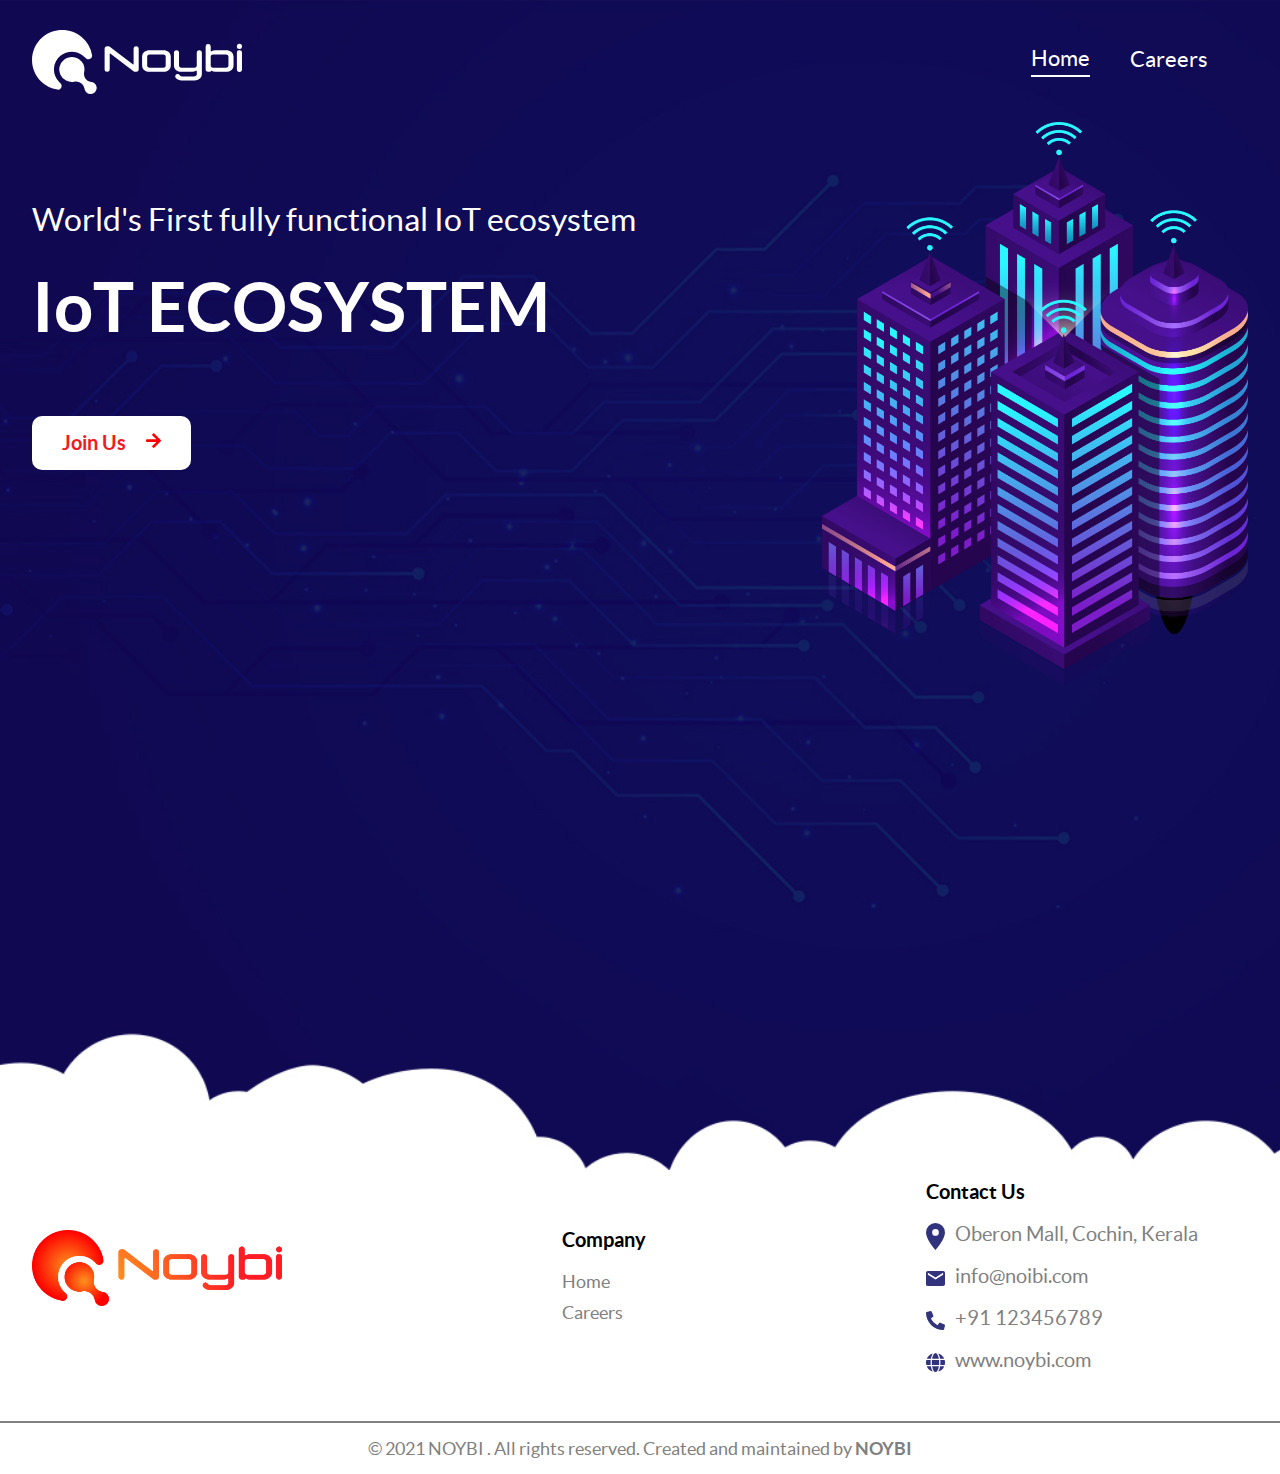
==== index.html @ b2d2ad4a "firstly" ====
<!DOCTYPE html>
<html lang="en">

<head>
	<meta charset="utf-8" />
	<title>Noybi | Home</title>
	<link rel="icon" href="" type="image/gif" sizes="16x16">
	<link rel="stylesheet" href="css/style.css" type="text/css" />
	<link rel="stylesheet" href="css/slick.css" type="text/css" />
	<link rel="stylesheet" href="css/lity.min.css" type="text/css" />
	<link rel="stylesheet" href="css/material-design-iconic-font.css" type="text/css" />
	<meta name="viewport" content="width=device-width" initial-scale="1.0" />
	<meta name="description" content="" />
	<meta name="keywords" content="" />
	<meta property="og:image" content="images/og.png" />
	<script src="js/jquery.min.js" type="text/javascript"></script>
	<script src="js/slick.min.js" type="text/javascript"></script>
	<script src="js/slick.js" type="text/javascript"></script>
	<script src="js/lity.min.js"></script>
	<script src="js/script.js" type="text/javascript"></script>
	<link rel="apple-touch-icon" sizes="180x180" href="./favicon_io">
	<link rel="icon" type="image/png" sizes="32x32" href="./favicon_io/favicon-32x32.png">
	<link rel="icon" type="image/png" sizes="16x16" href="./favicon_io/favicon-16x16.png">
	<link rel="manifest" href="./favicon_io/site.webmanifest">
	<link rel="manifest" href="./favicon_iofonts/favicon//manifest.json" />
	<meta name="msapplication-TileColor" content="#ffffff" />
	<meta name="msapplication-TileImage" content="/ms-icon-144x144.png" />
	<meta name="theme-color" content="#ffffff" />
</head>

<body>
	<section id="spotlight">
		<section class="header">
			<div class="wrapper">
				<div class="content">
					<div class="left">
						<h1><a href="#"><img src="images/noibi-headlogo.svg" alt="Logo" /></a></h1>
						
					</div>
					<span class="menu-icon">
						<small class="zmdi zmdi-menu"></small>
					</span>
					<span class="close">
						<small class="zmdi zmdi-close"></small>
					</span>
					<div class="right main-nav">
						<ul class="">
							<li>
								<a href="index.html">Home</a>
							</li>
							<li>
								<a href="careers.html">Careers</a>
							</li>
							
						</ul>

					</div>
					<div class="main-menu">
						<ul>
							<li>
								<a href="index.html">Home</a>
							</li>
							<li>
								<a href="careers.html">Careers</a>
							</li>
							
						</ul>
					</div>
				</div>
			</div>
		</section>
		<section class="homespot">
			<div class="wrapper">
				<div class="left">
					<h2>World's First fully functional IoT ecosystem</h2>
					<h1>IoT ECOSYSTEM</h1>
					<a href="careers.html">
						<div class="button">
							<span>Join Us</span>
							<div class="arrow">
								<svg aria-hidden="true" focusable="false" data-prefix="fas" data-icon="arrow-right"
									class="svg-inline--fa fa-arrow-right fa-w-14" role="img"
									xmlns="http://www.w3.org/2000/svg" viewBox="0 0 448 512">
									<path fill="currentColor"
										d="M190.5 66.9l22.2-22.2c9.4-9.4 24.6-9.4 33.9 0L441 239c9.4 9.4 9.4 24.6 0 33.9L246.6 467.3c-9.4 9.4-24.6 9.4-33.9 0l-22.2-22.2c-9.5-9.5-9.3-25 .4-34.3L311.4 296H24c-13.3 0-24-10.7-24-24v-32c0-13.3 10.7-24 24-24h287.4L190.9 101.2c-9.8-9.3-10-24.8-.4-34.3z">
									</path>
								</svg>
							</div>
						</div>
					</a>
				</div>
				<div class="right">
					<img src="./images/landing-right.png" alt="Image" />
				</div>
			</div>
		</section>
	</section><!-- (spotlight) -->
	
	<section id="footer">
		<div class="wrapper">
			<div class="content">
				<div class="social">
					<div class="footlogo">
						<img src="images/noibi-red.png" alt="logo" />
					</div>
				</div>
				<div class="company">
					<h4>Company</h4>
					<ul>
						<li>
							<h5> <a href="index.html">Home</a> </h5>
						</li>
						<li>
							<h5> <a href="careers.html">Careers</a> </h5>
						</li>
						
					</ul>
				</div>
				
				<div class="contact">
					<h4>Contact Us</h4>
					<ul>
						<li>
							<img src="images/location.svg" alt="location" />
							<a href="#">
								<h5>Oberon Mall, Cochin, Kerala </h5>
							</a>
						</li>
						<li>
							<img src="images/mail.svg" alt="mail" />
							<a href="mailto:exapmle@mail.com">
								<h5>info@noibi.com</h5>
							</a>
						</li>
						<li>
							<img src="images/phone.svg" alt="phone" />
							<a href="tel:123456789">
								<h5>+91 123456789</h5>
							</a>
						</li>
						<li>
							<img src="images/web.svg" alt="web" />
							<a href="#">
								<h5>www.noybi.com</h5>
							</a>
						</li>
					</ul>
				</div>
			</div>
		</div>
		<div class="credit">
			<h4>© 2021 NOYBI . All rights reserved. Created and maintained by <span> <a target="blank"
						href="https://www.noibi.com/worktech">NOYBI</a></span></h4>
		</div>
	</section><!-- (footer) -->
	
</body>

</html>
---- css/style.css ----
* {
    margin: 0;
    padding: 0;
    border: 0;
    vertical-align: baseline;
    background: transparent;
    font-weight: normal;
    font-style: normal;
    text-decoration: none;
    outline: none;
    box-sizing: border-box;
}

ol,
ul {
    list-style: none;
}
blockquote {
    quotes: none;
}
blockquote:before,
blockquote:after {
    content: "";
    content: none;
}
del {
    text-decoration: line-through;
}
header,
section,
article,
aside,
nav,
footer,
address {
    display: block;
}
@font-face {
    font-family: 'product_sansregular';
    src: url('../fonts/product_sans_regular-webfont.woff2') format('woff2'),
        url('../fonts/product_sans_regular-webfont.woff') format('woff');
    font-weight: normal;
    font-style: normal;
}
@font-face {
    font-family: "latobold";
    src: url("../fonts/lato-bold-webfont.woff2") format("woff2"),
        url("../fonts/lato-bold-webfont.woff") format("woff");
    font-weight: normal;
    font-style: normal;
}
@font-face {
    font-family: "latoregular";
    src: url("../fonts/lato-regular-webfont.woff2") format("woff2"),
        url("../fonts/lato-regular-webfont.woff") format("woff");
    font-weight: normal;
    font-style: normal;
}

body {
    font-family: "open_sansregular", Arial, Helvetica, sans-serif;
    font-size: 17px;
    color: #333;
    overflow-x: hidden;
    min-width: 320px;
}
input,
textarea,
select {
    font-family: "open_sansregular", Arial, Helvetica, sans-serif;
}
p {
    line-height: 1.6em;
}
br.clear {
    clear: both;
}
.left {
    float: left;
}
.right {
    float: right;
}
.thumb {
    display: block;
}
.thumb img {
    display: block;
    width: 100%;
}
a:hover,
[type="submit"]:hover {
    filter: alpha(opacity=85);
    -moz-opacity: 0.85;
    -khtml-opacity: 0.85;
    opacity: 0.85;
}
.dropbtn {
    color: black;
    font-size: 22px;
    font-family: "latobold";
    border-bottom: 2px solid grey;
    cursor: pointer;
}
/* Dropdown button on hover & focus */
.dropbtn:hover,
.dropbtn:focus {
    background-color: #2980b9;
}
/* The container <div> - needed to position the dropdown content */
.dropdown {
    position: relative;
    display: inline-block;
}
/* Dropdown Content (Hidden by Default) */
.dropdown-content {
    display: none;
    position: absolute;
    background-color: #f1f1f1;
    min-width: 160px;
    box-shadow: 0px 8px 16px 0px rgba(0, 0, 0, 0.2);
    z-index: 1;
}
/* Links inside the dropdown */
.dropdown-content a {
    color: black;
    padding: 12px 16px;
    text-decoration: none;
    display: block;
}
/* Change color of dropdown links on hover */
.dropdown-content a:hover {
    background-color: #ddd;
}
/* Show the dropdown menu (use JS to add this class to the .dropdown-content container when the user clicks on the dropdown button) */
.show {
    display: block;
}
.wrapper {
    width: 95%;
    margin: 0 auto;
    max-width: 1400px;
}
#spotlight {
    width: 100%;
    background-repeat: no-repeat;
    background-image: url('../images/hero-1.jpg');
    background-size: cover;
    height: 130vh;
}
section.header {
    padding-top: 20px;
}
section.header div.content {
    display: flex;
    justify-content: space-between;
    align-items: center;
}
section.header div.content div.left {
    display: flex;
    align-items: center;
}
section.header div.content div.left h1 a h2 {
    color: white;
    margin-left: 20px;
    font-size: 53px;
    font-family: "latoregular";
}
section.header div.content div.left h1 a {
    display: inline-block;
    width: 70%;
    margin-top: 10px;
    color: red;
}
section.header div.content div.left h1 a img {
    width: 100%;
}
.main-menu ul li{

}
section.header div.content div.right {}
section.header div.content div.right {
    display: flex;
    align-items: center;
    justify-content: space-between;
}
section.header div.nav{
    display: none;
}
section.header div.nav ul{
    display: flex;
    align-items: center;
}
section.header div.nav ul li{
    margin-right: 40px;
}
section.header div.nav ul li a{
    text-align: center;
    display: inline-block;
    color: white;
    font-size: 22px;
    font-family: "latoregular";
    padding-bottom: 5px;
}
section.header div.nav ul li a div.cart{
    width: 26px;
    height: 23px;
}
section.header div.nav ul li a div.cart img{
    width: 100%;
}
section.header div.nav ul li:nth-child(2) a{
    padding: 10px 30px;
    font-size: 19px;
    font-family: "latobold";
    background-color: white;
    color: #13233D;
    border-radius: 3px;
}
section.header div.nav ul li:nth-child(2) a:hover{
    background-color: red;
    color: white;
    transition-duration: 0.8s;
}
section.header div.nav ul li:nth-child(1) a span svg:hover{
    color: red;
    transition-duration: 0.8s;
}
section.header div.content div.right ul {
    display: flex;
    justify-content: space-between;
    align-items: center;
}
section.header div.content div.right ul li {
    margin-right: 40px;
}
section.header div.content div.right ul li:nth-child(1) {
    border-bottom: 2px solid white;
}
section.header div.content div.right ul li:nth-child(1) a {
    padding-bottom: 5px;
}
section.header div.content div.right ul li a {
    text-align: center;
    display: inline-block;
    color: white;
    font-size: 22px;
    font-family: "latoregular";
    padding-bottom: 5px;
}
section.header div.content div.right ul li:nth-child(8) a {
    padding: 10px 30px;
    font-size: 19px;
    font-family: "latobold";
    background-color: white;
    color: #13233D;
    border-radius: 3px;
    transition: 0.6s;
}
section.header div.content div.right ul li:nth-child(8) a:hover {
    background-color: red;
    color: white;
}
section.header div.content div.right ul li a span {}

section.header div.content div.right ul li a span svg {
    color: white;
    width: 26px;
    height: 23px;
}
section.header div.content div.right ul li:hover {
    border-bottom: 2px solid white;
    font-family: "latobold";

}
section.header div.content div.right ul li:hover:nth-child(7) {
    border-bottom: none;
}
section.header div.content div.right ul li:hover:nth-child(8) {
    border-bottom: none;
}
section.header div.content div.right ul li:hover a span svg {
    color: red;
    transition-duration: 0.8s;
}

#footer {
    padding-top: 0px;
}
#footer div.content {
    display: flex;
    flex-wrap: wrap;
    justify-content: space-between;
    align-items: center;
    margin-bottom: 30px;
}
#footer div.content div.social {
    display: inline-block;
}
#footer div.social div.footlogo{
    width:250px;
    margin-bottom: 20px;
}
#footer div.social div.footlogo img{
    width:100%;
}
#footer div.content div.social div.media {}
#footer div.content div.social div.media ul {
    display: flex;
    justify-content: center;
}
#footer div.content div.social div.media ul li {
    margin-right: 10px;
}
#footer div.content div.social div.media ul li:nth-child(4) {
    margin-right: 0;
}
#footer div.content div.social div.media ul li div.image {
    width: 29px;
    height: 29px;
    box-shadow: 0px 11px 19px #0000005e;
    color: black;
}
#footer div.content div.social div.media ul li div.image:hover {
    box-shadow: 0px 11px 19px #0000005e;
    color: red;
    transition-duration: 0.8s;
}
#footer div.content div.company,
div.links {}
#footer div.content div.company h4,
div.links h4 {
    color: black;
    font-family: "latobold";
    font-size: 20px;
    margin-bottom: 20px;
}
#footer div.content div.company,
div.links ul {}
#footer div.content div.company,
div.links ul li {}
#footer div.content div.company ul li h5,
div.links ul li h5 {
    margin-bottom: 10px;
}
#footer div.content div.company ul li h5 a,
div.links ul li h5 a {
    color: grey;
    font-family: "latoregular";
    font-size: 18px;
}
#footer div.content div.contact {
    margin-right: 50px;
}
#footer div.content div.contact h4 {
    color: black;
    font-family: "latobold";
    font-size: 20px;
    margin-top: 10px;
    margin-bottom: 20px;
}
#footer div.content div.contact ul {}
#footer div.content div.contact ul li {
    display: flex;
    margin-bottom: 10px;
}
#footer div.content div.contact ul li img {
    display: inline-block;
    margin-right: 10px;
    width: 19px;
    height: 27px;
}
#footer div.content div.contact ul li a h5 {
    color: grey;
    font-family: "latoregular";
    font-size: 20px;
    margin-bottom: 10px;
}
#footer div.credit {
    border-top: 2px solid grey;
}
#footer div.credit h4 {
    margin: 15px;
    text-align: center;
    color: grey;
    font-family: "latoregular";
    font-size: 18px;
}
#footer div.credit h4 span a {
    color: grey;
    font-family: "latobold";
    font-size: 18px;
}

#all-prods {
    position: relative;
    padding-bottom: 80px;
}
#all-prods div.prod-back {
    width: 75%;
    height: 85%;
    background-color: #eef9ff;
    position: absolute;
    z-index: -1;
    right: 0;
    top: 150px;
    display: none;
}
#all-prods div.prod-head {
    display: flex;
    align-items: flex-end;
}
#all-prods div.prod-head div.left {}
#all-prods div.prod-head div.left h4 {
    margin-bottom: 10px;
    text-align: left;
    font-family: "latoregular";
    color: grey;
    font-size: 26px;
}
#all-prods div.prod-head div.left h2 {
    text-align: left;
    font-family: "latobold";
    color: black;
    font-size: 50px;
}
#all-prods div.prod-head div.select {
    width: 450px;
    margin-left: 250px;
}
#all-prods div.prod-head div.select select {
    width: 100%;
    height: 50px;
    font-size: 100%;
    font-family: "latoregular";
    cursor: pointer;
    border-radius: 25px;
    background-color: white;
    border: none;
    color: grey;
    padding: 10px;
    appearance: none;
    -webkit-appearance: none;
    -moz-appearance: none;
    padding: 10px;
}
#all-prods div.all-prodsboxes {
    padding: 20px;
    width: 100%;
    position: relative;
}
#all-prods div.all-prodsboxes div.dot {
    position: absolute;
    right: 0px;
    top: 0;
    z-index: 1;
}
#all-prods div.dot img {
    width: 100%;
}
#all-prods div.contents {
    margin-top: 20px;
    display: flex;
    flex-wrap: wrap;
    width: 100%;
}
#all-prods div.contents div.contents1 {
    width: 45%;
    position: relative;
    background: #ffffff;
    margin-right: 30px;
    margin-top: 10px;
    padding: 50px 30px;
    box-shadow: 0px 0px 15px #0000000f;
    margin-bottom: 50px;
    z-index: 5;
    display: none;
}

#all-prods div.contents div.contents1:nth-child(2) {
    margin-right: 0;
}
#all-prods div.contents div.contents1 img {
    text-align: left;
    display: block;
    width: 81px;
    height: 81px;
}
#all-prods div.contents div.contents1 h3 {
    text-align: left;
    font-family: "latobold";
    font-size: 22px;
    margin: 25px 0 15px;
}
#all-prods div.contents div.contents1 p {
    text-align: left;
    font-family: "latoregular";
    font-size: 22px;
}
#all-prods div.contents div.contents1 div.bg-img {
    position: absolute;
    right: 0;
    bottom: 0;
    z-index: -50;
    opacity: 0.1;
}
#all-prods div.contents div.contents1 div.bg-img img {
    width: 204px;
    height: 218px;
}

/* products page */
#product-spot {
    width: 100%;
    background-image: url("../images/about-spotlight.png");
    background-position: center;
    background-repeat: no-repeat;
    background-size: cover;
    height: 70vh;
    margin-bottom: 0px;
}
#product-spot section.header div.right ul li:nth-child(2) {
    border-bottom: 2px solid white;
}
#product-spot section.header div.right ul li:nth-child(3) a {
    padding-bottom: 5px;
}
#product-spot section.header div.content div.right ul li:nth-child(1) {
    border-bottom: none;
}
#product-spot section.header div.content div.right ul li:nth-child(1):hover {
    border-bottom: 2px solid white;
}

section.header div.content .main-menu {
    display: none;
}
section.header div.content .main-menu ul li{
    border-bottom: 1px solid #13233d;
    width: 95%;
}
.zmdi-close{
    color: #13233d;
}
.zmdi-menu{
    color: #fff;
}
section.header div.content .main-menu ul li a {
    color:#13233d;
    font-weight: 600;
}
section.header div.content .main-menu ul li:hover {
    background: #777777a8;
}
section.header div.content span.menu-icon {
    display: none;
}
section.header div.content span.close {
    display: none;
}
.phone-menu {
    display: none;
}

#spotlight section.homespot { 

}
#spotlight section.homespot { 
    display: flex;
    margin-top: 20px;
}
#spotlight section.homespot div.left { 
    width: 50%;
    padding-top: 50px;
}
#spotlight section.homespot div.left h1 { 
    text-align: left;
    font-family: "latobold";
    color: white;
    font-size: 69px;
}
#spotlight section.homespot div.left h2 { 
    text-align: left;
    font-family: "latoregular";
    color: white;
    font-size: 32px;
    margin: 30px 0;
}
#spotlight section.homespot div.left a {
    display: inline-block;
    margin: 70px 0;
    padding: 15px 30px;
    border-radius: 10px;
    background: white;
}
#spotlight section.homespot div.left a:hover {
    display: inline-block;
    margin: 70px 0;
    padding: 15px 30px;
    background-color: red;
    box-shadow: 0px 3px 48px #00000017;
    transition-duration: 0.8s;
}
#spotlight section.homespot div.left a:hover div.button span {
    color: white;
}
#spotlight section.homespot div.left a div.button {
    display: flex;
    justify-content: space-between;
}
#spotlight section.homespot div.left a div.button span {
    color: #ef1b23;
    font-size: 20px;
    font-family: "latobold";
    margin-right: 20px;
}
#spotlight section.homespot div.left a div.button div.arrow {
    width: 15px;
    display: block;
    color: red;
}
#spotlight section.homespot div.left a div.button div.arrow svg {
    margin-top: 1px;
}
#spotlight section.homespot div.left a:hover div.button div.arrow {
    color: white;
    transition-duration: 0.8s;
}
#spotlight section.homespot div.right{
    width: 35%;
}
#spotlight section.homespot div.right img{
    width: 100%;
    display: block;
    margin-right: -70px;
}
#spotlightcontent { 
    padding-top: 50px;
}
#spotlightcontent div.title { 

}
#spotlightcontent div.title div.left { 
    width: 65%;
    margin-right: 10%;
}
#spotlightcontent div.title div.left h4 { 
    color: white;
    font-family: "latobold";
    font-size: 30px;
    text-decoration: underline;
}
#spotlightcontent div.title div.left h2 { 
    color: white;
    font-family: "latobold";
    font-size: 50px;
    margin: 30px 0;
}
#spotlightcontent div.title div.left p { 
    color: white;
    font-family: "latoregular";
    font-size: 24px;
}
#spotlightcontent div.title div.right { 
    width: 25%;
}
#spotlightcontent div.title div.right img { 
    display: block;
    margin-top: 50px;
    width: 100%;
}
#all-prods div.contents div.contents1 a {
    display: inline-block;
    margin: 70px 0;
    padding: 15px 30px;
    border-radius: 10px;
    background: #fc3e3e;
    border: 2px solid #ffffff;
    transition-duration: 0.8s;
}
#all-prods div.contents div.contents1 a:hover {
    display: inline-block;
    margin: 70px 0;
    padding: 15px 30px;
    border-radius: 10px;
    border: 2px solid #fc3e3e;
    background: #ffffff;
    transition-duration: 0.8s;
}
#all-prods div.contents div.contents1 a:hover div.button span {
    color: red;
    transition-duration: 0.8s;
}
#all-prods div.contents div.contents1 a div.button {
    display: flex;
    justify-content: space-between;
    align-items: center;
}
#all-prods div.contents div.contents1 a div.button span {
    color: #ffffff;
    font-size: 20px;
    font-family: "latobold";
    margin-right: 20px;
    transition-duration: 0.8s;
}
#all-prods div.contents div.contents1 a div.button div.arrow {
    width: 25px;
    display: block;
    color: #ffffff;
    transition-duration: 0.8s;
}
#all-prods div.contents div.contents1 a div.button div.arrow svg {
    margin-top: 1px;
}
#all-prods div.contents div.contents1 a:hover div.button div.arrow {
    color: red;
    transition-duration: 0.8s;
}

/* Responsive section of index page */
@media all and (max-width: 1440px){
    #spotlight section.homespot div.right {
        width: 35%;
    }
    #all-prods div.all-prodsboxes div.dot {
        position: absolute;
        right: 0px;
        top: 0;
        z-index: 1;
        width: 80%;
    }
    #spotlightcontent div.title div.right {
        width: 30%;
    }
}
@media all and (max-width: 960px){
    #all-prods div.contents div.contents1 {
        width: 45%;
        
    }
    #all-prods div.contents div.contents1:nth-child(3) {
        margin-right: 30px; 
    }
}
@media all and (max-width: 760px){
    #all-prods div.contents div.contents1 {
        width: 70%;
        
    }
    #footer div.content {
        display: flex;
        justify-content: space-between;
        align-items: center;
        margin-bottom: 0px;
    }
    #footer div.content div.social {
        display: inline-block;
        margin-right: 10%;
        width: 25%;
    }
    #footer div.content div.company {
        display: inline-block;
        width: 25%;
    }
    #footer div.content div.contact {
        display: inline-block;
        width: 25%;
    }
    #footer div.social div.footlogo {
        width: 100%;
        margin-bottom: 20px;
    }
}
@media all and (max-width: 640px){

}
@media all and (max-width: 540px){
    #all-prods div.contents div.contents1 {
        width: 100%;
    }
    #all-prods div.prod-head div.left h2 {
        text-align: left;
        font-family: "latobold";
        color: black;
        font-size: 34px;
    }
    #all-prods {
        position: relative;
        padding-top: 11px;
        padding-bottom: 80px;
    }
    #spotlightcontent div.title div.left h2 {
        color: white;
        font-family: "latobold";
        font-size: 34px;
        margin: 30px 0;
    }
   
    #footer div.content div.social {
        display: inline-block;
        margin-right: 10%;
        width: 50%;
    }
    #footer div.content div.company {
        display: inline-block;
        width: 50%;
    }
    #footer div.content div.contact {
        display: inline-block;
        width: 50%;
    }
    #footer div.social div.footlogo {
        width: 100%;
        margin-bottom: 20px;
    }
    #all-prods div.contents div.contents1 {
        width: 100%;
    }
    
}
@media all and (max-width: 460px){
    
    #footer div.content {
        display: flex;
        flex-direction: column;
        justify-content: space-between;
        align-items: center;
        margin-bottom: 30px;
    }
    #spotlight {
        width: 100%;
        background-repeat: no-repeat;
        background-image: url(../images/hero-1.jpg);
        background-size: cover;
        height: 135vh;
    }
    #footer div.content div.contact{
        text-align: center;
    }
    #footer div.content div.contact ul li{
        text-align: center;
    }
    #footer div.content div.company{
        text-align: center;
    }
    #footer div.content div.company ul li{
        text-align: center;
    }
    #spotlight section.homespot div.right {
        display: none;
    }
    
}
@media all and (max-width: 420px){
    #footer div.content div.contact ul {
        margin-left: 20%;
    }
    #footer div.content{
        width: 100%;
    }
    #footer div.content div.contact{
        width: 100%;
    }
    #footer div.content div.company {
        display: inline-block;
        width: 90%;
    }
    #spotlight section.homespot div.left h1 {
        text-align: left;
        font-family: "latobold";
        color: white;
        font-size: 61px;
    }
    #spotlight section.homespot div.left {
        width: 100%;
        padding-top: 50px;
    }
    section.header div.content div.right {
        display: none;
        align-items: center;
        justify-content: space-between;
    }
    section.header div.content span.menu-icon {
        display: block;
    }
    section.header div.content span {
        font-size: 30px;
    }
    section.header div.content .main-menu ul li:hover{
        background: lightseagreen;
    }
    section.header div.content .main-menu {
        background-color:#fff;
        width: 70%;
        height: 100vh;
        z-index: 2;
        position: absolute;
        top: 0;
        right: 0;
        display: none;
        line-height: 50px;
        padding-top: 58px;
        padding-left: 20px;
    }
    section.header div.content span.close {
        color: #fff;
    }
    section.header div.content span.menu-icon {
        display: block;
    }
    section.header div.content span.close {
        display: block;
    }
    section.header div.content span.close {
        display: none;
    }
    section.header div.content span {
        position: absolute;
        right: 42px;
        top: 60px;
        color: #f7f9ff;
        z-index: 3;
        cursor: pointer;
    }
    #spotlightcontent div.title div.left h2 {
        color: white;
        font-family: "latobold";
        font-size: 33px;
        margin: 30px 0;
    }
    #all-prods div.prod-head div.left h2 {
        text-align: left;
        font-family: "latobold";
        color: black;
        font-size: 24px;
    }

}
@media all and (max-width: 320px){
    
    #spotlight section.homespot div.left{
        width: 100%;
    }
    #spotlight section.homespot div.left h1 {;
        font-size: 44px;
    }
    section.header div.content div.left h1 a {
        width: 50%;
      
    }
    section.header div.content {
        display: flex;

        justify-content: center;
        align-items: center;
    }
    section.header div.content div.left h1 {
        width: 100%;
    }
    section.header div.content div.right ul li {
        margin-right: 10px;
    }
    section.header div.content div.right ul li a {
        text-align: center;
        display: inline-block;
        color: white;
        font-size: 17px;
        font-family: "latoregular";
        padding-bottom: 5px;
    }
    section.header div.content div.right {
        display: flex;
        align-items: center;
        justify-content: space-between;
        width: 80%;
    }
    #footer div.content div.contact ul li a h5 {
        color: grey;
        font-family: "latoregular";
        font-size: 20px;
        margin-bottom: 10px;
        text-align: left;
    }
    #spotlight section.homespot {
        display: flex;
        margin-top: 0px;
    }
    #spotlight section.homespot div.left {
        width: 100%;
        padding-top: 25px;
    }
    #spotlight {
        width: 100%;
        background-repeat: no-repeat;
        background-image: url(../images/hero-1.jpg);
        background-size: cover;
        height: 105vh;
    }
}
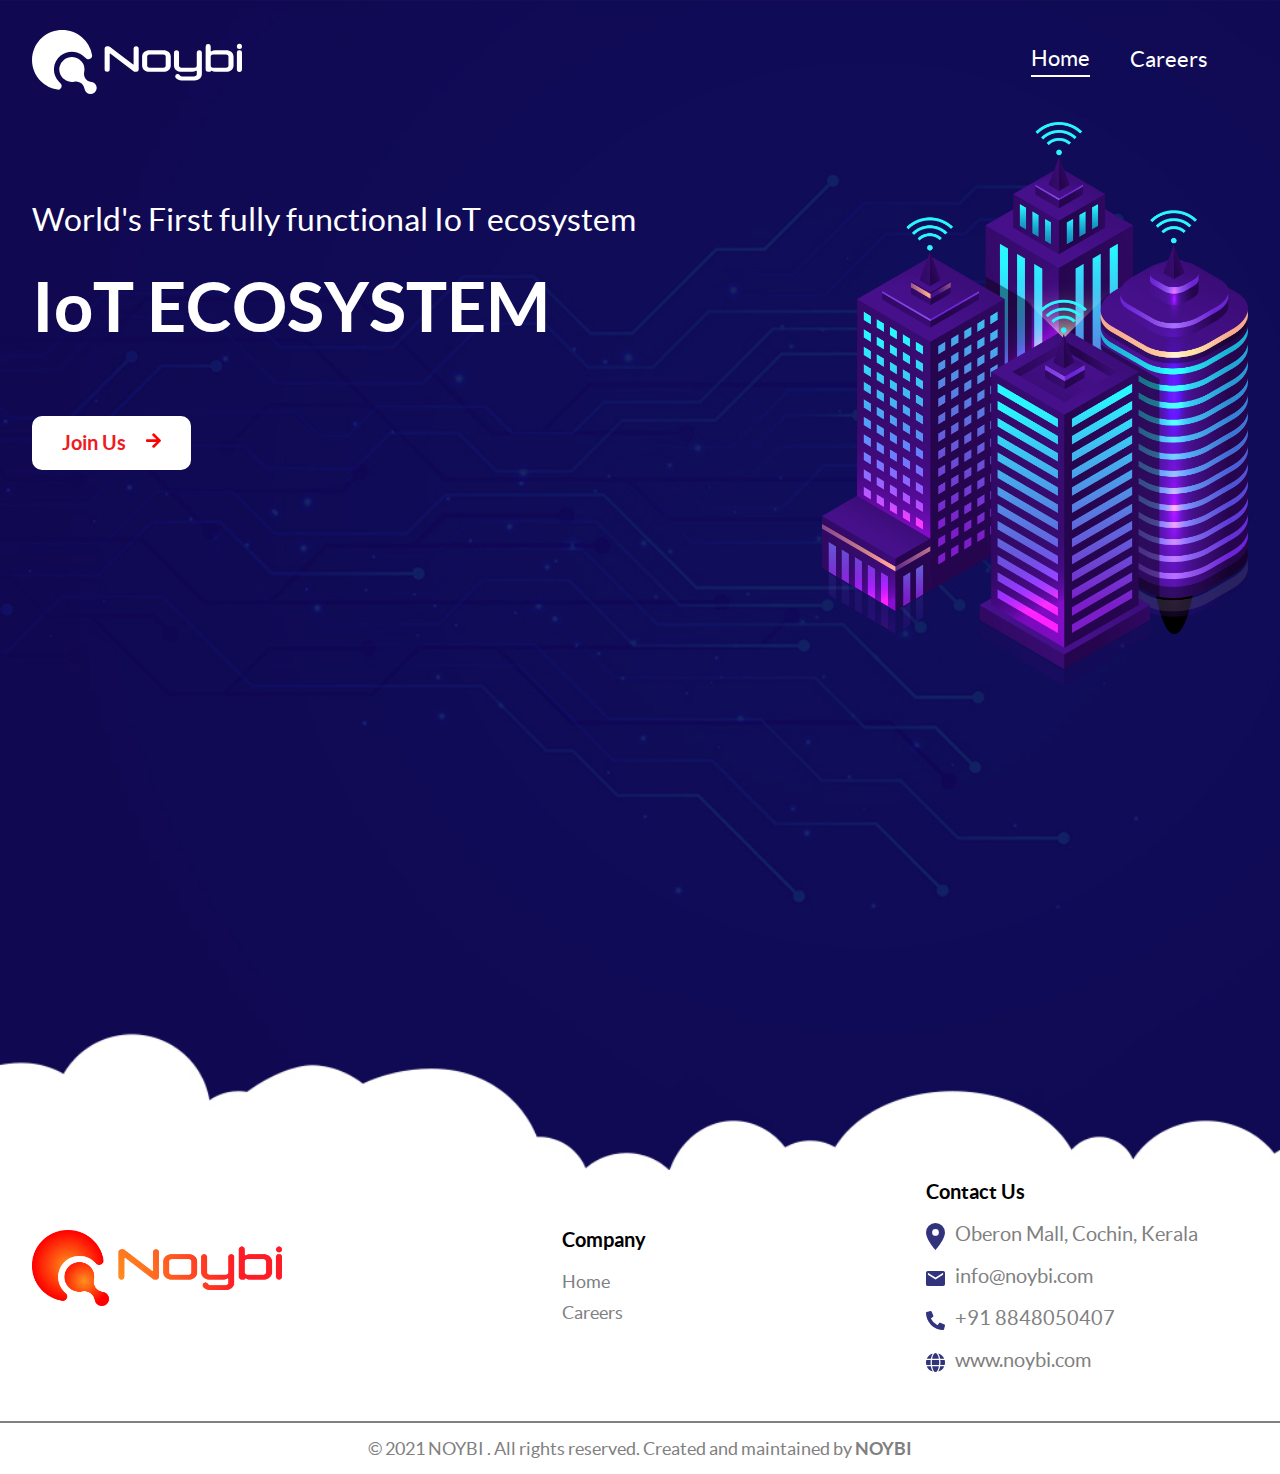
==== commit 37b61245: "changed" ====
--- a/index.html
+++ b/index.html
@@ -128,19 +128,19 @@
 						</li>
 						<li>
 							<img src="images/mail.svg" alt="mail" />
-							<a href="mailto:exapmle@mail.com">
-								<h5>info@noibi.com</h5>
+							<a href="mailto:info@noybi.com">
+								<h5>info@noybi.com</h5>
 							</a>
 						</li>
 						<li>
 							<img src="images/phone.svg" alt="phone" />
-							<a href="tel:123456789">
-								<h5>+91 123456789</h5>
+							<a href="tel:8848050407">
+								<h5>+91 8848050407</h5>
 							</a>
 						</li>
 						<li>
 							<img src="images/web.svg" alt="web" />
-							<a href="#">
+							<a href="www.noybi.com">
 								<h5>www.noybi.com</h5>
 							</a>
 						</li>
--- a/css/style.css
+++ b/css/style.css
@@ -375,6 +375,7 @@
     font-family: "latoregular";
     font-size: 20px;
     margin-bottom: 10px;
+    text-align: left;
 }
 #footer div.credit {
     border-top: 2px solid grey;
@@ -548,6 +549,7 @@
 section.header div.content .main-menu ul li a {
     color:#13233d;
     font-weight: 600;
+    display: block;
 }
 section.header div.content .main-menu ul li:hover {
     background: #777777a8;
@@ -832,7 +834,7 @@
         background-repeat: no-repeat;
         background-image: url(../images/hero-1.jpg);
         background-size: cover;
-        height: 135vh;
+        height: 125vh;
     }
     #footer div.content div.contact{
         text-align: center;
@@ -848,28 +850,63 @@
     }
     #spotlight section.homespot div.right {
         display: none;
-    }
-    
-}
-@media all and (max-width: 420px){
-    #footer div.content div.contact ul {
-        margin-left: 20%;
-    }
-    #footer div.content{
-        width: 100%;
-    }
-    #footer div.content div.contact{
-        width: 100%;
     }
     #footer div.content div.company {
         display: inline-block;
         width: 90%;
+        text-align: left;
+    }
+    #footer div.content div.company ul li h5, div.links ul li h5 {
+        margin-bottom: 10px;
+        text-align: left;
+    }
+    #footer div.content div.contact {
+        display: inline-block;
+        width: 78%;
+    }
+    #footer div.content div.contact h4 {
+        color: black;
+        font-family: "latobold";
+        font-size: 20px;
+        margin-top: 10px;
+        margin-bottom: 20px;
+        text-align: left;
+    }
+    
+}
+@media all and (max-width: 420px){
+    #footer div.content div.contact ul {
+        margin-left: 0%;
+    }
+    #footer div.content{
+        width: 100%;
+    }
+    #footer div.content div.contact{
+        width: 100%;
+        width: 76%;
+    }
+    #footer div.content div.company {
+        display: inline-block;
+        width: 90%;
+        text-align: left;
+    }
+    #footer div.content div.company ul li h5, div.links ul li h5 {
+        margin-bottom: 10px;
+        text-align: left;
     }
     #spotlight section.homespot div.left h1 {
         text-align: left;
         font-family: "latobold";
         color: white;
         font-size: 61px;
+    }
+    #footer div.content div.contact h4 {
+        color: black;
+        font-family: "latobold";
+        font-size: 20px;
+        margin-top: 10px;
+        margin-bottom: 20px;
+        text-align: left;
     }
     #spotlight section.homespot div.left {
         width: 100%;
@@ -934,6 +971,12 @@
         color: black;
         font-size: 24px;
     }
+     #spotlight section.homespot div.left h1 {
+        text-align: left;
+        font-family: "latobold";
+        color: white;
+        font-size: 54px;
+    }
 
 }
 @media all and (max-width: 320px){
@@ -941,7 +984,7 @@
     #spotlight section.homespot div.left{
         width: 100%;
     }
-    #spotlight section.homespot div.left h1 {;
+    #spotlight section.homespot div.left h1 {
         font-size: 44px;
     }
     section.header div.content div.left h1 a {
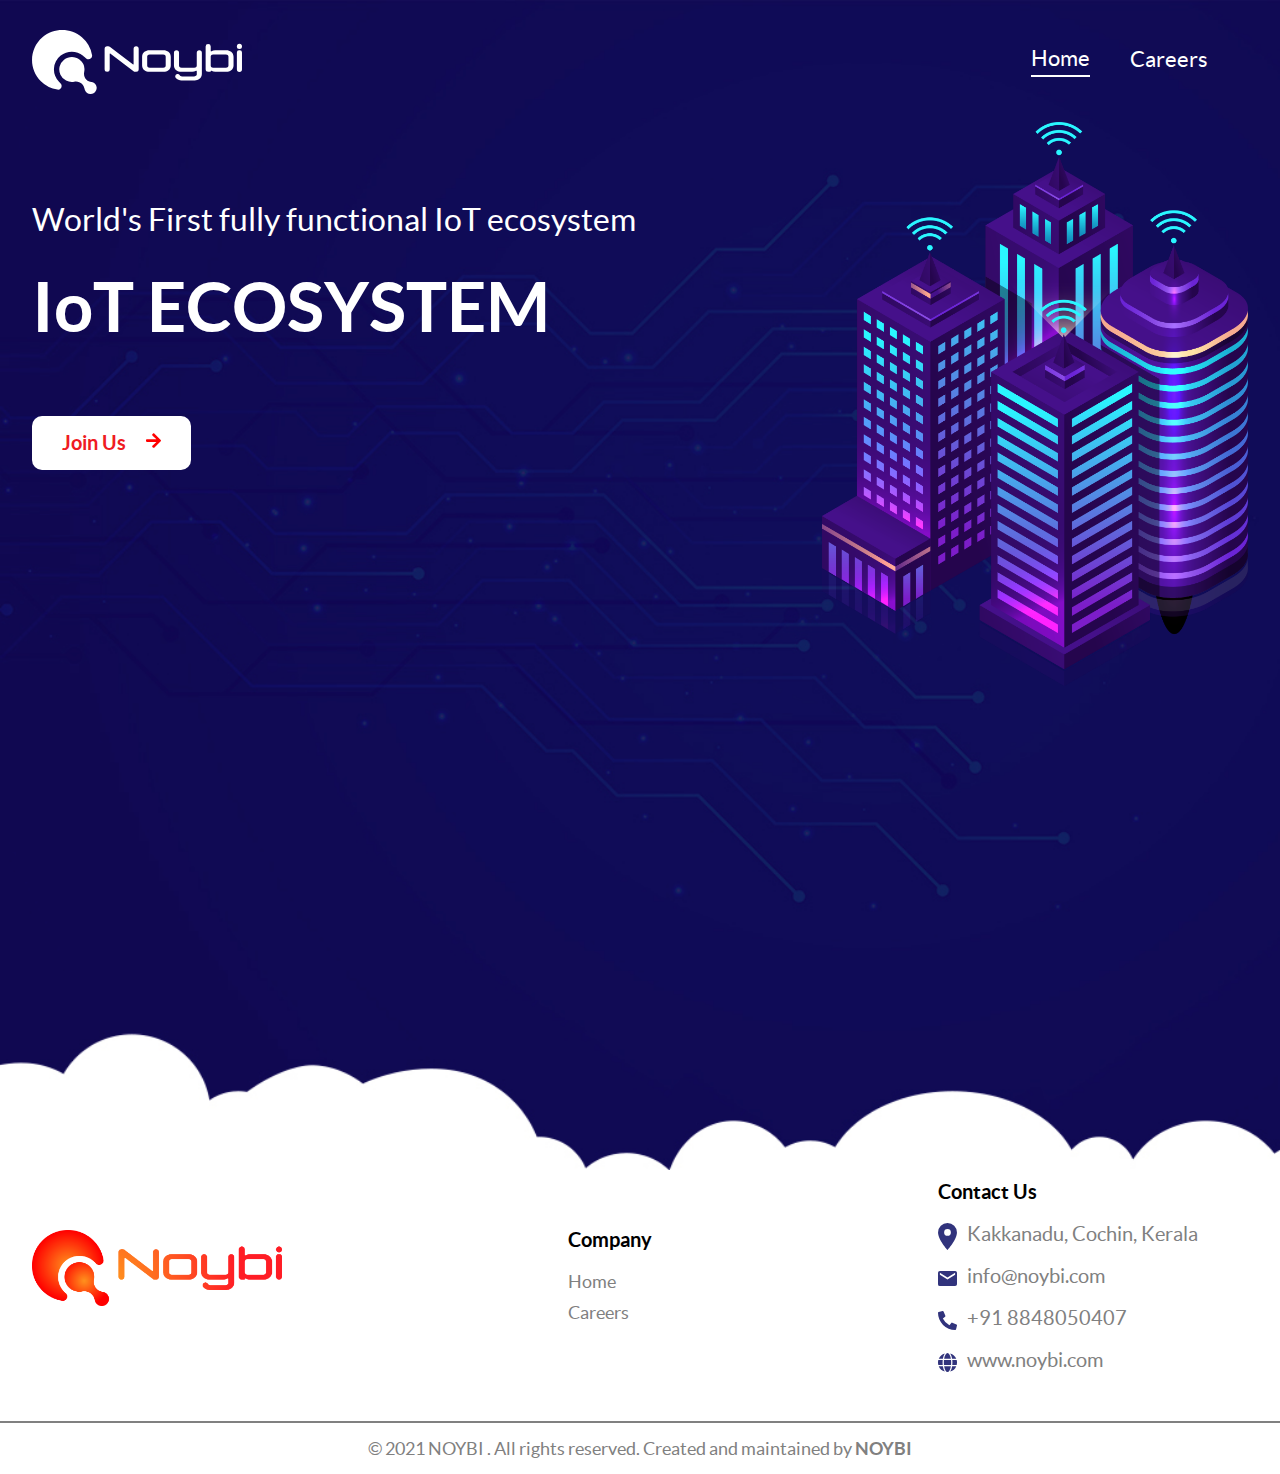
==== commit 21d90a52: "Update index.html" ====
--- a/index.html
+++ b/index.html
@@ -1,159 +1,158 @@
 <!DOCTYPE html>
 <html lang="en">
 
-<head>
-	<meta charset="utf-8" />
-	<title>Noybi | Home</title>
-	<link rel="icon" href="" type="image/gif" sizes="16x16">
-	<link rel="stylesheet" href="css/style.css" type="text/css" />
-	<link rel="stylesheet" href="css/slick.css" type="text/css" />
-	<link rel="stylesheet" href="css/lity.min.css" type="text/css" />
-	<link rel="stylesheet" href="css/material-design-iconic-font.css" type="text/css" />
-	<meta name="viewport" content="width=device-width" initial-scale="1.0" />
-	<meta name="description" content="" />
-	<meta name="keywords" content="" />
-	<meta property="og:image" content="images/og.png" />
-	<script src="js/jquery.min.js" type="text/javascript"></script>
-	<script src="js/slick.min.js" type="text/javascript"></script>
-	<script src="js/slick.js" type="text/javascript"></script>
-	<script src="js/lity.min.js"></script>
-	<script src="js/script.js" type="text/javascript"></script>
-	<link rel="apple-touch-icon" sizes="180x180" href="./favicon_io">
-	<link rel="icon" type="image/png" sizes="32x32" href="./favicon_io/favicon-32x32.png">
-	<link rel="icon" type="image/png" sizes="16x16" href="./favicon_io/favicon-16x16.png">
-	<link rel="manifest" href="./favicon_io/site.webmanifest">
-	<link rel="manifest" href="./favicon_iofonts/favicon//manifest.json" />
-	<meta name="msapplication-TileColor" content="#ffffff" />
-	<meta name="msapplication-TileImage" content="/ms-icon-144x144.png" />
-	<meta name="theme-color" content="#ffffff" />
-</head>
+	<head>
+		<meta charset="utf-8" />
+		<title>Noybi | Home</title>
+		<link rel="icon" href="" type="image/gif" sizes="16x16">
+		<link rel="stylesheet" href="css/style.css" type="text/css" />
+		<link rel="stylesheet" href="css/slick.css" type="text/css" />
+		<link rel="stylesheet" href="css/material-design-iconic-font.css" type="text/css" />
+		<meta name="viewport" content="width=device-width" initial-scale="1.0" />
+		<meta name="description" content="Noybi is an IoT and AI based Products and Services offering Company from India." />
+		<meta property="og:image" content="https://images.pickapic.live/get/49671748-9a0d-79a7-9bf6-c18ac60c6a4c-1623691478.png" />
+		<script src="js/jquery.min.js" type="text/javascript"></script>
+		<script src="js/slick.min.js" type="text/javascript"></script>
+		<script src="js/slick.js" type="text/javascript"></script>
+		<script src="js/lity.min.js"></script>
+		<script src="js/script.js" type="text/javascript"></script>
+		<link rel="apple-touch-icon" sizes="180x180" href="./favicon_io">
+		<link rel="icon" type="image/png" sizes="32x32" href="./favicon_io/favicon-32x32.png">
+		<link rel="icon" type="image/png" sizes="16x16" href="./favicon_io/favicon-16x16.png">
+		<link rel="manifest" href="./favicon_io/site.webmanifest">
+		<link rel="manifest" href="./favicon_iofonts/favicon//manifest.json" />
+		<meta name="msapplication-TileColor" content="#ffffff" />
+		<meta name="msapplication-TileImage" content="/ms-icon-144x144.png" />
+		<meta name="theme-color" content="#ffffff" />
+	</head>
 
-<body>
-	<section id="spotlight">
-		<section class="header">
+	<body>
+		<section id="spotlight">
+			<section class="header">
+				<div class="wrapper">
+					<div class="content">
+						<div class="left">
+							<h1><a href="#"><img src="images/noibi-headlogo.svg" alt="Logo" /></a></h1>
+							
+						</div>
+						<span class="menu-icon">
+							<small class="zmdi zmdi-menu"></small>
+						</span>
+						<span class="close">
+							<small class="zmdi zmdi-close"></small>
+						</span>
+						<div class="right main-nav">
+							<ul class="">
+								<li>
+									<a href="index.html">Home</a>
+								</li>
+								<li>
+									<a href="careers.html">Careers</a>
+								</li>
+								
+							</ul>
+
+						</div>
+						<div class="main-menu">
+							<ul>
+								<li>
+									<a href="index.html">Home</a>
+								</li>
+								<li>
+									<a href="careers.html">Careers</a>
+								</li>
+								
+							</ul>
+						</div>
+					</div>
+				</div>
+			</section>
+			<section class="homespot">
+				<div class="wrapper">
+					<div class="left">
+						<h2>World's First fully functional IoT ecosystem</h2>
+						<h1>IoT ECOSYSTEM</h1>
+						<a href="careers.html">
+							<div class="button">
+								<span>Join Us</span>
+								<div class="arrow">
+									<svg aria-hidden="true" focusable="false" data-prefix="fas" data-icon="arrow-right"
+										class="svg-inline--fa fa-arrow-right fa-w-14" role="img"
+										xmlns="http://www.w3.org/2000/svg" viewBox="0 0 448 512">
+										<path fill="currentColor"
+											d="M190.5 66.9l22.2-22.2c9.4-9.4 24.6-9.4 33.9 0L441 239c9.4 9.4 9.4 24.6 0 33.9L246.6 467.3c-9.4 9.4-24.6 9.4-33.9 0l-22.2-22.2c-9.5-9.5-9.3-25 .4-34.3L311.4 296H24c-13.3 0-24-10.7-24-24v-32c0-13.3 10.7-24 24-24h287.4L190.9 101.2c-9.8-9.3-10-24.8-.4-34.3z">
+										</path>
+									</svg>
+								</div>
+							</div>
+						</a>
+					</div>
+					<div class="right">
+						<img src="./images/landing-right.png" alt="Image" />
+					</div>
+				</div>
+			</section>
+		</section><!-- (spotlight) -->
+		
+		
+		<section id="footer">
 			<div class="wrapper">
 				<div class="content">
-					<div class="left">
-						<h1><a href="#"><img src="images/noibi-headlogo.svg" alt="Logo" /></a></h1>
-						
+					<div class="social">
+						<div class="footlogo">
+							<img src="images/noibi-red.png" alt="logo" />
+						</div>
 					</div>
-					<span class="menu-icon">
-						<small class="zmdi zmdi-menu"></small>
-					</span>
-					<span class="close">
-						<small class="zmdi zmdi-close"></small>
-					</span>
-					<div class="right main-nav">
-						<ul class="">
+					<div class="company">
+						<h4>Company</h4>
+						<ul>
 							<li>
-								<a href="index.html">Home</a>
+								<h5> <a href="index.html">Home</a> </h5>
 							</li>
 							<li>
-								<a href="careers.html">Careers</a>
-							</li>
-							
-						</ul>
-
-					</div>
-					<div class="main-menu">
-						<ul>
-							<li>
-								<a href="index.html">Home</a>
-							</li>
-							<li>
-								<a href="careers.html">Careers</a>
+								<h5> <a href="careers.html">Careers</a> </h5>
 							</li>
 							
 						</ul>
 					</div>
+					
+					<div class="contact">
+						<h4>Contact Us</h4>
+						<ul>
+							<li>
+								<img src="images/location.svg" alt="location" />
+								<a href="#">
+									<h5>Kakkanadu, Cochin, Kerala </h5>
+								</a>
+							</li>
+							<li>
+								<img src="images/mail.svg" alt="mail" />
+								<a href="mailto:info@noybi.com">
+									<h5>info@noybi.com</h5>
+								</a>
+							</li>
+							<li>
+								<img src="images/phone.svg" alt="phone" />
+								<a href="tel:8848050407">
+									<h5>+91 8848050407</h5>
+								</a>
+							</li>
+							<li>
+								<img src="images/web.svg" alt="web" />
+								<a href="https://www.noybi.com">
+									<h5>www.noybi.com</h5>
+								</a>
+							</li>
+						</ul>
+					</div>
 				</div>
 			</div>
-		</section>
-		<section class="homespot">
-			<div class="wrapper">
-				<div class="left">
-					<h2>World's First fully functional IoT ecosystem</h2>
-					<h1>IoT ECOSYSTEM</h1>
-					<a href="careers.html">
-						<div class="button">
-							<span>Join Us</span>
-							<div class="arrow">
-								<svg aria-hidden="true" focusable="false" data-prefix="fas" data-icon="arrow-right"
-									class="svg-inline--fa fa-arrow-right fa-w-14" role="img"
-									xmlns="http://www.w3.org/2000/svg" viewBox="0 0 448 512">
-									<path fill="currentColor"
-										d="M190.5 66.9l22.2-22.2c9.4-9.4 24.6-9.4 33.9 0L441 239c9.4 9.4 9.4 24.6 0 33.9L246.6 467.3c-9.4 9.4-24.6 9.4-33.9 0l-22.2-22.2c-9.5-9.5-9.3-25 .4-34.3L311.4 296H24c-13.3 0-24-10.7-24-24v-32c0-13.3 10.7-24 24-24h287.4L190.9 101.2c-9.8-9.3-10-24.8-.4-34.3z">
-									</path>
-								</svg>
-							</div>
-						</div>
-					</a>
-				</div>
-				<div class="right">
-					<img src="./images/landing-right.png" alt="Image" />
-				</div>
+			<div class="credit">
+				<h4>© 2021 NOYBI . All rights reserved. Created and maintained by <span> <a target="blank"
+							href="https://www.noybi.com">NOYBI</a></span></h4>
 			</div>
-		</section>
-	</section><!-- (spotlight) -->
-	
-	<section id="footer">
-		<div class="wrapper">
-			<div class="content">
-				<div class="social">
-					<div class="footlogo">
-						<img src="images/noibi-red.png" alt="logo" />
-					</div>
-				</div>
-				<div class="company">
-					<h4>Company</h4>
-					<ul>
-						<li>
-							<h5> <a href="index.html">Home</a> </h5>
-						</li>
-						<li>
-							<h5> <a href="careers.html">Careers</a> </h5>
-						</li>
-						
-					</ul>
-				</div>
-				
-				<div class="contact">
-					<h4>Contact Us</h4>
-					<ul>
-						<li>
-							<img src="images/location.svg" alt="location" />
-							<a href="#">
-								<h5>Oberon Mall, Cochin, Kerala </h5>
-							</a>
-						</li>
-						<li>
-							<img src="images/mail.svg" alt="mail" />
-							<a href="mailto:info@noybi.com">
-								<h5>info@noybi.com</h5>
-							</a>
-						</li>
-						<li>
-							<img src="images/phone.svg" alt="phone" />
-							<a href="tel:8848050407">
-								<h5>+91 8848050407</h5>
-							</a>
-						</li>
-						<li>
-							<img src="images/web.svg" alt="web" />
-							<a href="www.noybi.com">
-								<h5>www.noybi.com</h5>
-							</a>
-						</li>
-					</ul>
-				</div>
-			</div>
-		</div>
-		<div class="credit">
-			<h4>© 2021 NOYBI . All rights reserved. Created and maintained by <span> <a target="blank"
-						href="https://www.noibi.com/worktech">NOYBI</a></span></h4>
-		</div>
-	</section><!-- (footer) -->
-	
-</body>
+		</section><!-- (footer) -->
+		
+	</body>
 
-</html>+</html>
--- a/css/style.css
+++ b/css/style.css
@@ -15,6 +15,10 @@
 ul {
     list-style: none;
 }
+ul.roles{
+    list-style: disc;
+}
+
 blockquote {
     quotes: none;
 }
@@ -87,6 +91,17 @@
 .thumb img {
     display: block;
     width: 100%;
+}
+/* roles list style */
+ul.roles li {
+    font-family: "latoregular";
+    font-size: 18px;
+    margin-bottom: 10px;
+}
+ul.roles li span {
+    font-family: "latobold";
+    font-size: 19px;
+    margin-bottom: 10px; 
 }
 a:hover,
 [type="submit"]:hover {
@@ -424,6 +439,13 @@
     font-family: "latobold";
     color: black;
     font-size: 50px;
+}
+#all-prods div.prod-head div.left h4 {
+    text-align: left;
+    font-family: "latoregular";
+    color: black;
+    font-size: 24px;
+    font-style: italic;
 }
 #all-prods div.prod-head div.select {
     width: 450px;
@@ -477,6 +499,22 @@
     z-index: 5;
     display: none;
 }
+#all-prods h4{
+    text-align: left;
+    font-family: "latoregular";
+    font-size: 22px;
+}
+#all-prods h4 span{
+    text-align: left;
+    font-family: "latobold";
+    font-size: 22px;
+}
+#all-prods h4 small{
+    text-align: left;
+    font-family: "latoregular";
+    font-size: 22px;
+    color: #dc3c3c;
+}
 
 #all-prods div.contents div.contents1:nth-child(2) {
     margin-right: 0;
@@ -689,6 +727,7 @@
     background: #ffffff;
     transition-duration: 0.8s;
 }
+
 #all-prods div.contents div.contents1 a:hover div.button span {
     color: red;
     transition-duration: 0.8s;
@@ -718,7 +757,55 @@
     color: red;
     transition-duration: 0.8s;
 }
-
+/* internship button */
+
+#all-prods div.contents div.contents1 a.intern {
+    display: inline-block;
+    margin: 70px 0;
+    padding: 15px 30px;
+    border-radius: 10px;
+    background: #1e9cef;
+    border: 2px solid #ffffff;
+    transition-duration: 0.8s;
+}
+#all-prods div.contents div.contents1 a.intern:hover {
+    display: inline-block;
+    margin: 70px 0;
+    padding: 15px 30px;
+    border-radius: 10px;
+    border: 2px solid #1e9cef;
+    background: #ffffff;
+    transition-duration: 0.8s;
+}
+#all-prods div.contents div.contents1 a.intern:hover div.button span {
+    color: #1e9cef;
+    transition-duration: 0.8s;
+}
+#all-prods div.contents div.contents1 a.intern div.button {
+    display: flex;
+    justify-content: space-between;
+    align-items: center;
+}
+#all-prods div.contents div.contents1 a.intern div.button span {
+    color: #ffffff;
+    font-size: 20px;
+    font-family: "latobold";
+    margin-right: 20px;
+    transition-duration: 0.8s;
+}
+#all-prods div.contents div.contents1 a.intern div.button div.arrow {
+    width: 25px;
+    display: block;
+    color: #ffffff;
+    transition-duration: 0.8s;
+}
+#all-prods div.contents div.contents1 a.intern div.button div.arrow svg {
+    margin-top: 1px;
+}
+#all-prods div.contents div.contents1 a.intern:hover div.button div.arrow {
+    color: #1e9cef;
+    transition-duration: 0.8s;
+}
 /* Responsive section of index page */
 @media all and (max-width: 1440px){
     #spotlight section.homespot div.right {
@@ -735,6 +822,26 @@
         width: 30%;
     }
 }
+@media all and (max-width: 1150px){
+    #all-prods div.contents div.contents1 a {
+        display: inline-block;
+        margin: 50px 0 0 0;
+        padding: 15px 30px;
+        border-radius: 10px;
+        background: #fc3e3e;
+        border: 2px solid #ffffff;
+        transition-duration: 0.8s;
+    }
+    #all-prods div.contents div.contents1 a.intern {
+        display: inline-block;
+        margin: 50px 0 0 0;
+        padding: 15px 30px;
+        border-radius: 10px;
+        background: #1e9cef;
+        border: 2px solid #ffffff;
+        transition-duration: 0.8s;
+    }
+}
 @media all and (max-width: 960px){
     #all-prods div.contents div.contents1 {
         width: 45%;
@@ -745,6 +852,13 @@
     }
 }
 @media all and (max-width: 760px){
+    #all-prods div.prod-head div.left h4 {
+        text-align: left;
+        font-family: "latoregular";
+        color: black;
+        font-size: 21px;
+        font-style: italic;
+    }
     #all-prods div.contents div.contents1 {
         width: 70%;
         
@@ -774,6 +888,19 @@
     }
 }
 @media all and (max-width: 640px){
+    #all-prods div.prod-head div.left h2 {
+        text-align: left;
+        font-family: "latobold";
+        color: black;
+        font-size: 40px;
+    }
+    #all-prods div.prod-head div.left h4 {
+        text-align: left;
+        font-family: "latoregular";
+        color: black;
+        font-size: 18px;
+        font-style: italic;
+    }
 
 }
 @media all and (max-width: 540px){
@@ -821,7 +948,19 @@
     
 }
 @media all and (max-width: 460px){
-    
+    #all-prods div.prod-head div.left h2 {
+        text-align: left;
+        font-family: "latobold";
+        color: black;
+        font-size: 31px;
+    }
+    #all-prods div.prod-head div.left h4 {
+        text-align: left;
+        font-family: "latoregular";
+        color: black;
+        font-size: 16px;
+        font-style: italic;
+    }
     #footer div.content {
         display: flex;
         flex-direction: column;
@@ -979,7 +1118,59 @@
     }
 
 }
+@media all and (max-width: 356px){
+    #all-prods div.contents div.contents1 a div.button span {
+        color: #ffffff;
+        font-size: 20px;
+        font-family: "latobold";
+        margin-right: 10px;
+        transition-duration: 0.8s;
+    }
+}
 @media all and (max-width: 320px){
+    #all-prods div.contents div.contents1 a div.button span {
+        color: #ffffff;
+        font-size: 20px;
+        font-family: "latobold";
+        margin-right: 10px;
+        transition-duration: 0.8s;
+    }
+    #all-prods div.contents div.contents1 a div.button div.arrow {
+        width: 17px;
+        display: block;
+        color: #ffffff;
+        transition-duration: 0.8s;
+    }
+    #spotlightcontent div.title div.left h2 {
+        color: white;
+        font-family: "latobold";
+        font-size: 31px;
+        margin: 30px 0 0 0;
+    }
+    #all-prods div.prod-head {
+        display: flex;
+        align-items: flex-end;
+        width: 100%;
+    }
+    #all-prods div.contents div.contents1 a {
+        display: inline-block;
+        margin: 10px 0 0 0;
+        padding: 15px 30px;
+        border-radius: 10px;
+        background: #fc3e3e;
+        border: 2px solid #ffffff;
+        transition-duration: 0.8s;
+        width: 100%;
+    }
+    #all-prods div.contents div.contents1 a.intern {
+        display: inline-block;
+        margin: 10px 0 0 0;
+        padding: 15px 30px;
+        border-radius: 10px;
+        background: #1e9cef;
+        border: 2px solid #ffffff;
+        transition-duration: 0.8s;
+    }
     
     #spotlight section.homespot div.left{
         width: 100%;
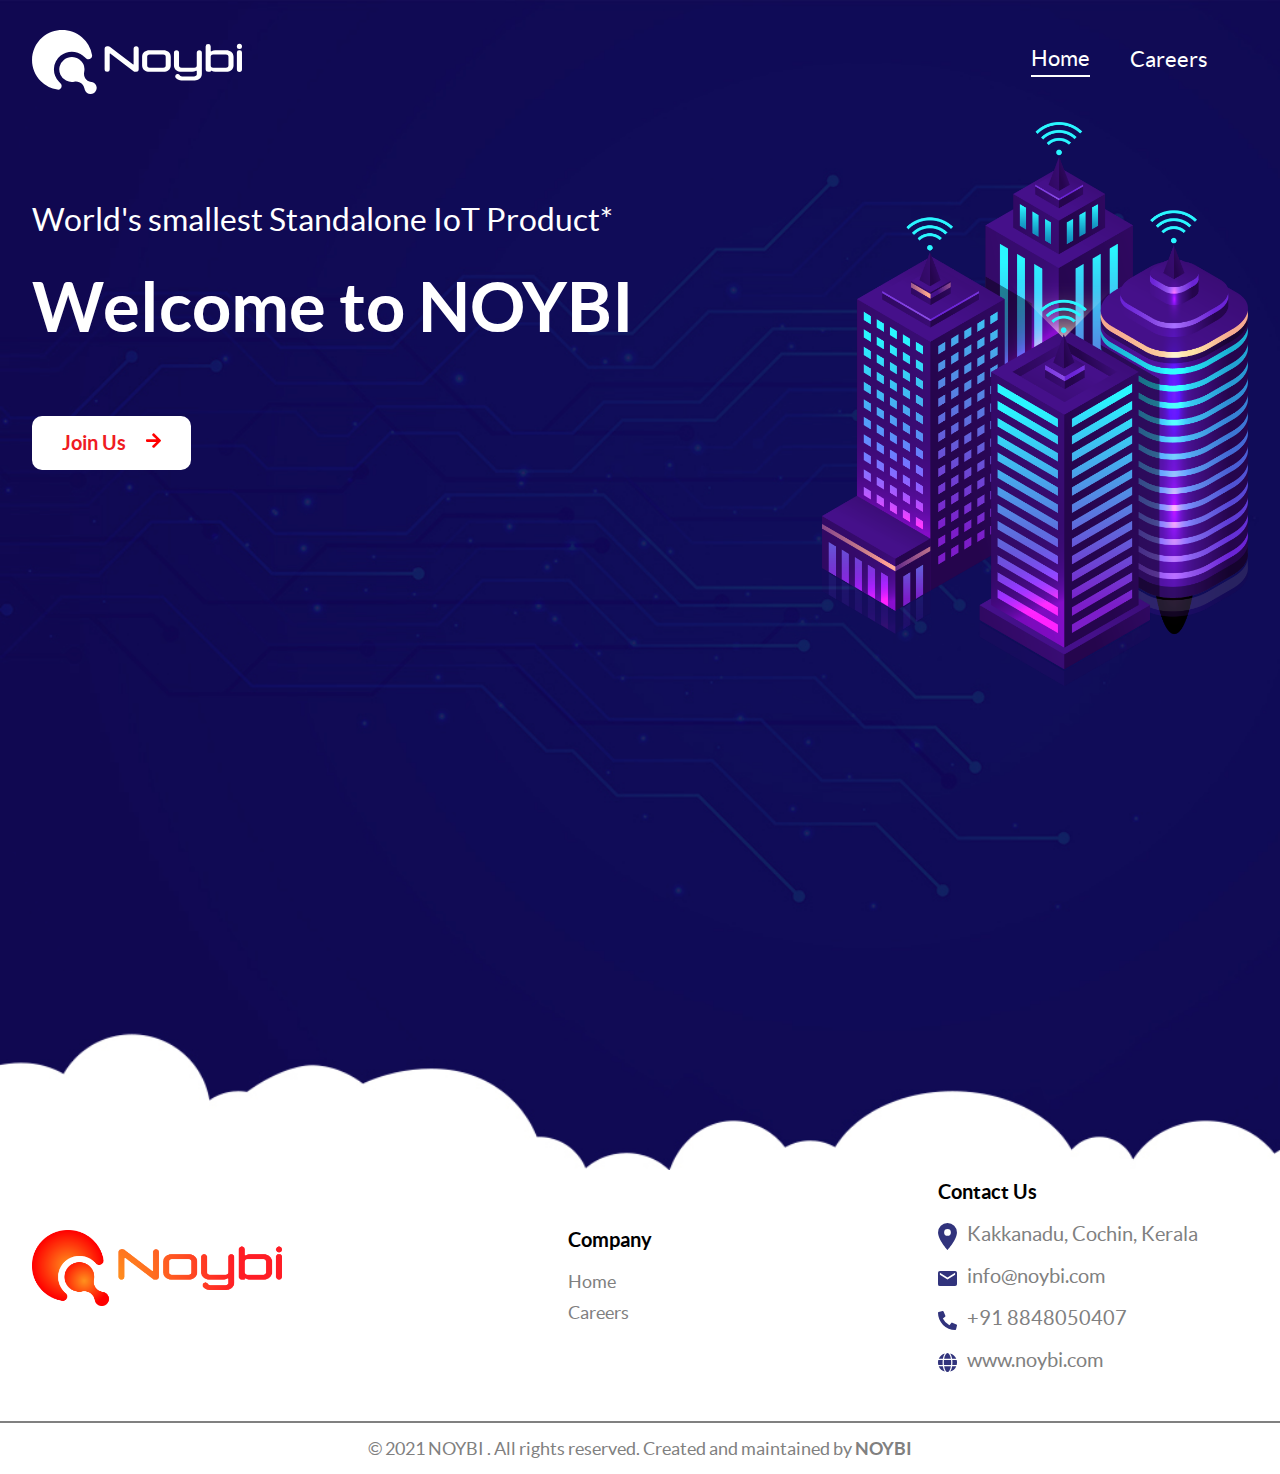
==== commit 95a99810: "Update index.html" ====
--- a/index.html
+++ b/index.html
@@ -70,8 +70,8 @@
 			<section class="homespot">
 				<div class="wrapper">
 					<div class="left">
-						<h2>World's First fully functional IoT ecosystem</h2>
-						<h1>IoT ECOSYSTEM</h1>
+						<h2>World's smallest Standalone IoT Product*</h2>
+						<h1>Welcome to NOYBI</h1>
 						<a href="careers.html">
 							<div class="button">
 								<span>Join Us</span>
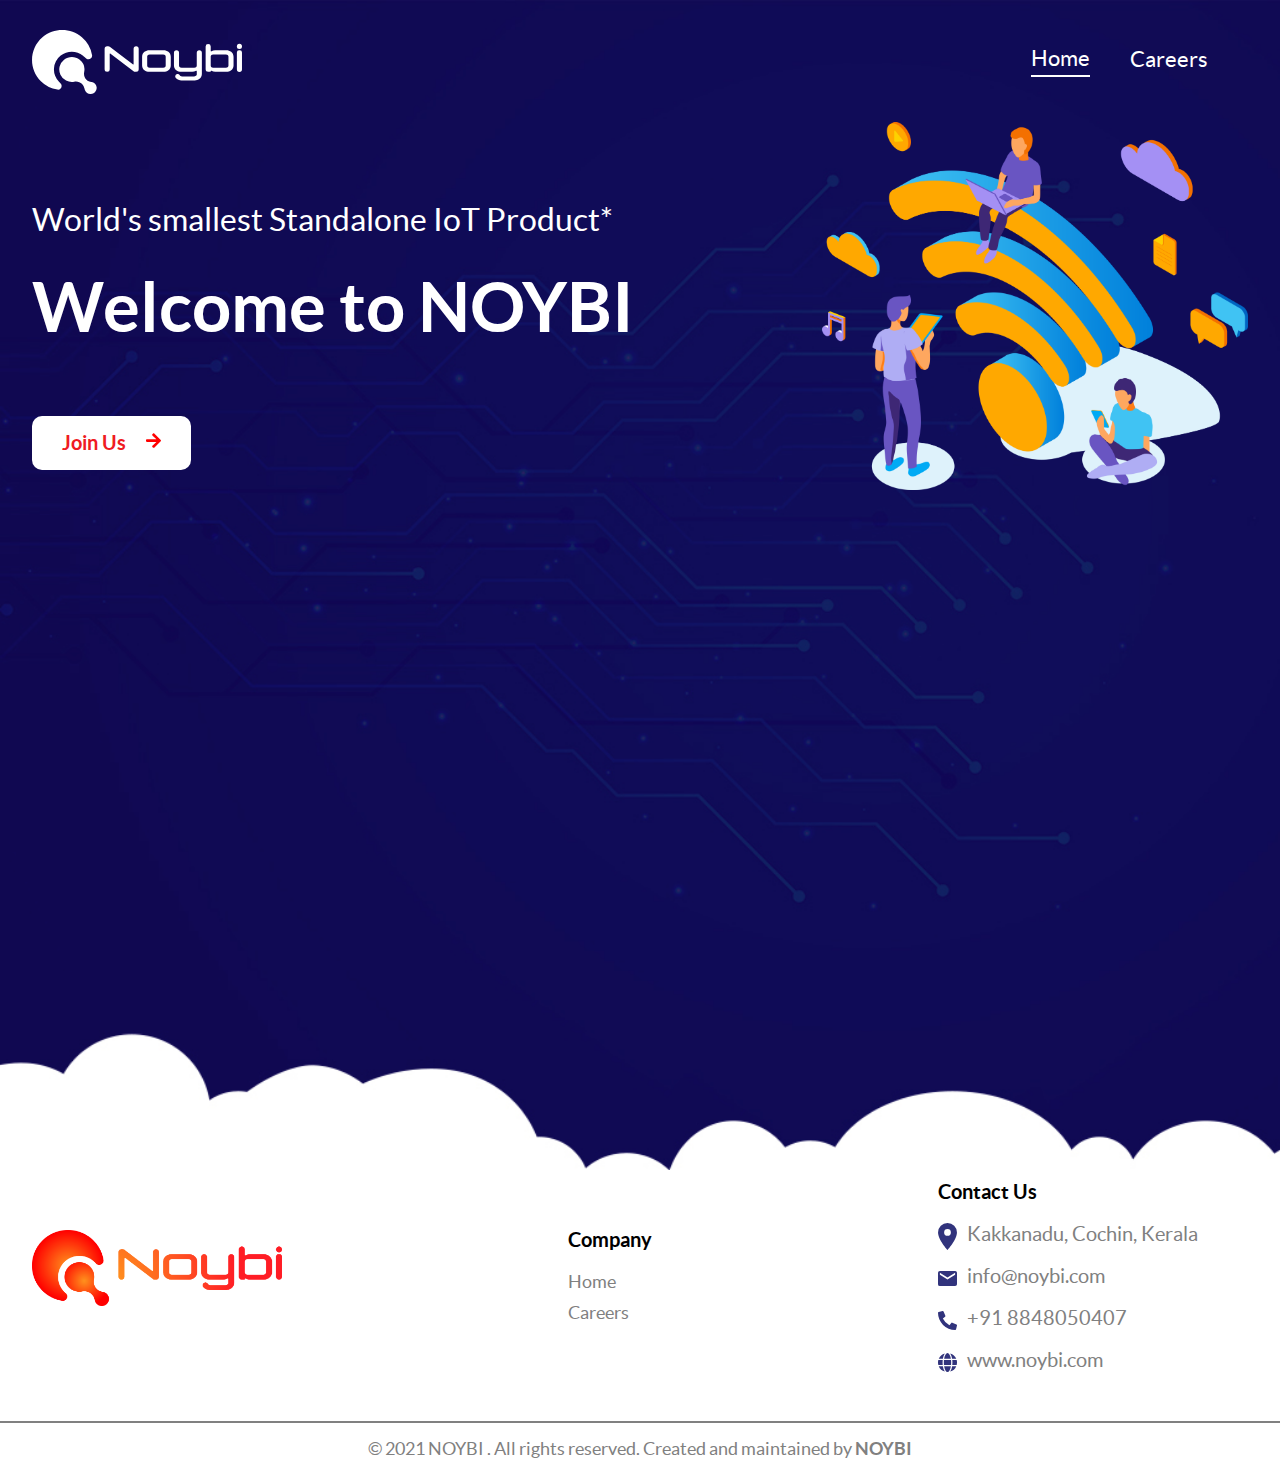
==== commit 947d383a: "Update index.html" ====
--- a/index.html
+++ b/index.html
@@ -88,7 +88,7 @@
 						</a>
 					</div>
 					<div class="right">
-						<img src="./images/landing-right.png" alt="Image" />
+						<img src="./images/12345678.png" alt="Image" />
 					</div>
 				</div>
 			</section>
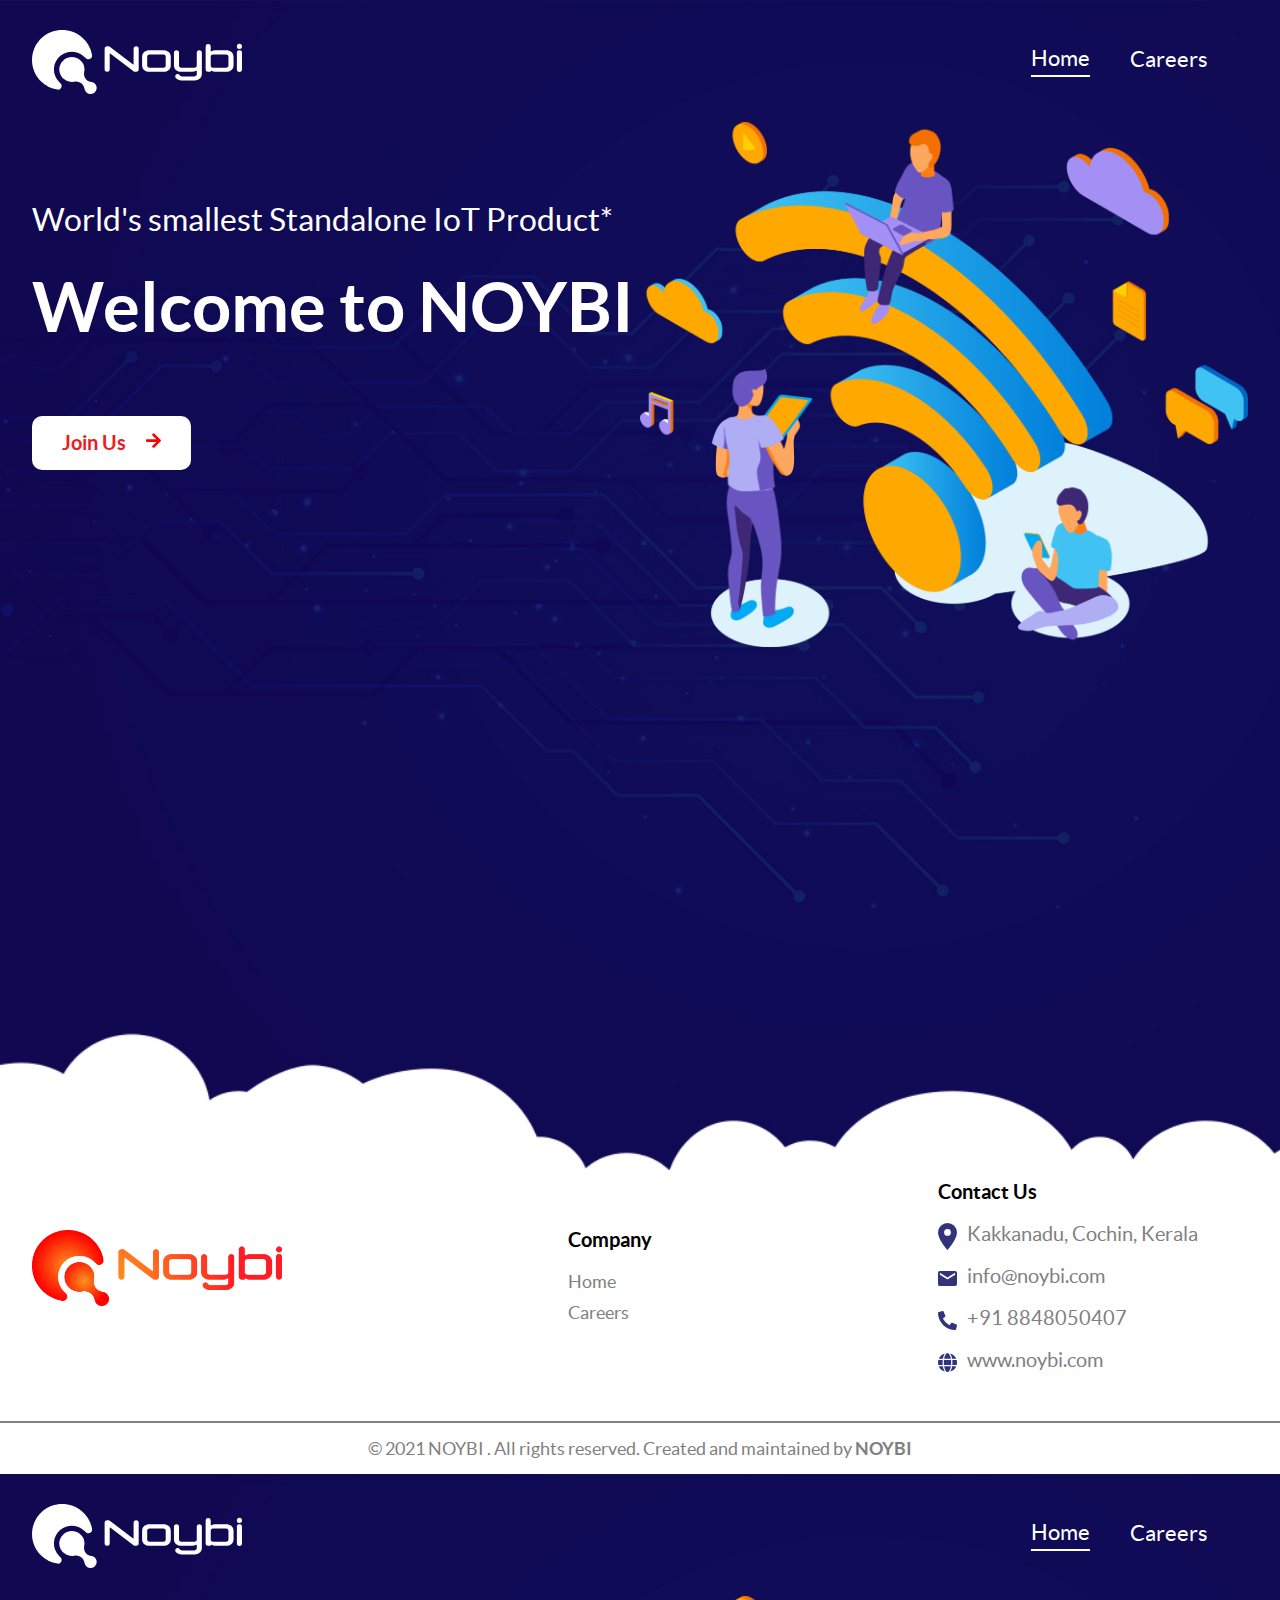
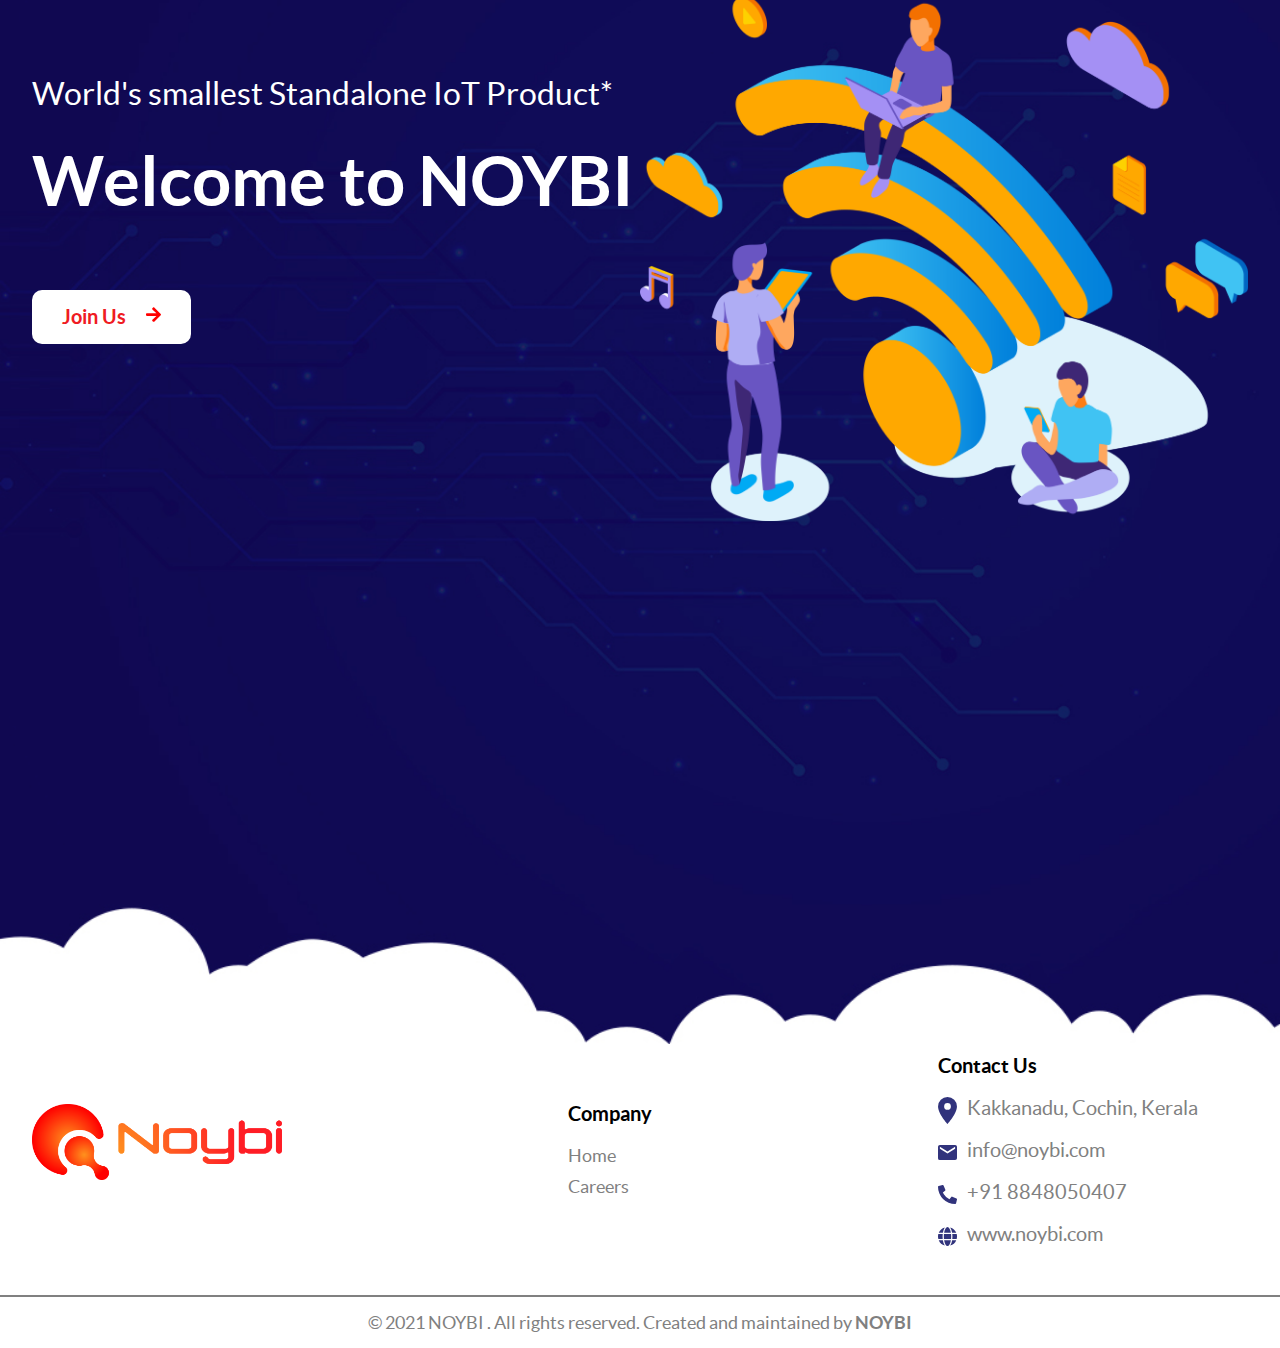
==== commit 8157088a: "Update index.html" ====
--- a/index.html
+++ b/index.html
@@ -69,6 +69,166 @@
 			</section>
 			<section class="homespot">
 				<div class="wrapper">
+					<div class="content">
+						<div class="left">
+							<h2>World's smallest Standalone IoT Product*</h2>
+							<h1>Welcome to NOYBI</h1>
+							<a href="careers.html">
+								<div class="button">
+									<span>Join Us</span>
+									<div class="arrow">
+										<svg aria-hidden="true" focusable="false" data-prefix="fas" data-icon="arrow-right"
+											class="svg-inline--fa fa-arrow-right fa-w-14" role="img"
+											xmlns="http://www.w3.org/2000/svg" viewBox="0 0 448 512">
+											<path fill="currentColor"
+												d="M190.5 66.9l22.2-22.2c9.4-9.4 24.6-9.4 33.9 0L441 239c9.4 9.4 9.4 24.6 0 33.9L246.6 467.3c-9.4 9.4-24.6 9.4-33.9 0l-22.2-22.2c-9.5-9.5-9.3-25 .4-34.3L311.4 296H24c-13.3 0-24-10.7-24-24v-32c0-13.3 10.7-24 24-24h287.4L190.9 101.2c-9.8-9.3-10-24.8-.4-34.3z">
+											</path>
+										</svg>
+									</div>
+								</div>
+							</a>
+						</div>
+						<div class="right">
+							<img src="./images/12345678.png" alt="Image" />
+						</div>
+					</div>
+				</div>
+			</section>
+		</section><!-- (spotlight) -->
+		
+		
+		<section id="footer">
+			<div class="wrapper">
+				<div class="content">
+					<div class="social">
+						<div class="footlogo">
+							<img src="images/noibi-red.png" alt="logo" />
+						</div>
+					</div>
+					<div class="company">
+						<h4>Company</h4>
+						<ul>
+							<li>
+								<h5> <a href="index.html">Home</a> </h5>
+							</li>
+							<li>
+								<h5> <a href="careers.html">Careers</a> </h5>
+							</li>
+							
+						</ul>
+					</div>
+					
+					<div class="contact">
+						<h4>Contact Us</h4>
+						<ul>
+							<li>
+								<img src="images/location.svg" alt="location" />
+								<a href="#">
+									<h5>Kakkanadu, Cochin, Kerala </h5>
+								</a>
+							</li>
+							<li>
+								<img src="images/mail.svg" alt="mail" />
+								<a href="mailto:info@noybi.com">
+									<h5>info@noybi.com</h5>
+								</a>
+							</li>
+							<li>
+								<img src="images/phone.svg" alt="phone" />
+								<a href="tel:8848050407">
+									<h5>+91 8848050407</h5>
+								</a>
+							</li>
+							<li>
+								<img src="images/web.svg" alt="web" />
+								<a href="https://www.noybi.com">
+									<h5>www.noybi.com</h5>
+								</a>
+							</li>
+						</ul>
+					</div>
+				</div>
+			</div>
+			<div class="credit">
+				<h4>© 2021 NOYBI . All rights reserved. Created and maintained by <span> <a target="blank"
+							href="https://www.noybi.com">NOYBI</a></span></h4>
+			</div>
+		</section><!-- (footer) -->
+		
+	</body>
+
+</html>
+<!DOCTYPE html>
+<html lang="en">
+
+	<head>
+		<meta charset="utf-8" />
+		<title>Noybi | Home</title>
+		<link rel="icon" href="" type="image/gif" sizes="16x16">
+		<link rel="stylesheet" href="css/style.css" type="text/css" />
+		<link rel="stylesheet" href="css/slick.css" type="text/css" />
+		<link rel="stylesheet" href="css/material-design-iconic-font.css" type="text/css" />
+		<meta name="viewport" content="width=device-width" initial-scale="1.0" />
+		<meta name="description" content="Noybi is an IoT and AI based Products and Services offering Company from India." />
+		<meta property="og:image" content="https://images.pickapic.live/get/49671748-9a0d-79a7-9bf6-c18ac60c6a4c-1623691478.png" />
+		<script src="js/jquery.min.js" type="text/javascript"></script>
+		<script src="js/slick.min.js" type="text/javascript"></script>
+		<script src="js/slick.js" type="text/javascript"></script>
+		<script src="js/lity.min.js"></script>
+		<script src="js/script.js" type="text/javascript"></script>
+		<link rel="apple-touch-icon" sizes="180x180" href="./favicon_io">
+		<link rel="icon" type="image/png" sizes="32x32" href="./favicon_io/favicon-32x32.png">
+		<link rel="icon" type="image/png" sizes="16x16" href="./favicon_io/favicon-16x16.png">
+		<link rel="manifest" href="./favicon_io/site.webmanifest">
+		<link rel="manifest" href="./favicon_iofonts/favicon//manifest.json" />
+		<meta name="msapplication-TileColor" content="#ffffff" />
+		<meta name="msapplication-TileImage" content="/ms-icon-144x144.png" />
+		<meta name="theme-color" content="#ffffff" />
+	</head>
+
+	<body>
+		<section id="spotlight">
+			<section class="header">
+				<div class="wrapper">
+					<div class="content">
+						<div class="left">
+							<h1><a href="#"><img src="images/noibi-headlogo.svg" alt="Logo" /></a></h1>
+							
+						</div>
+						<span class="menu-icon">
+							<small class="zmdi zmdi-menu"></small>
+						</span>
+						<span class="close">
+							<small class="zmdi zmdi-close"></small>
+						</span>
+						<div class="right main-nav">
+							<ul class="">
+								<li>
+									<a href="index.html">Home</a>
+								</li>
+								<li>
+									<a href="careers.html">Careers</a>
+								</li>
+								
+							</ul>
+
+						</div>
+						<div class="main-menu">
+							<ul>
+								<li>
+									<a href="index.html">Home</a>
+								</li>
+								<li>
+									<a href="careers.html">Careers</a>
+								</li>
+								
+							</ul>
+						</div>
+					</div>
+				</div>
+			</section>
+			<section class="homespot">
+				<div class="wrapper">
 					<div class="left">
 						<h2>World's smallest Standalone IoT Product*</h2>
 						<h1>Welcome to NOYBI</h1>
--- a/css/style.css
+++ b/css/style.css
@@ -809,7 +809,7 @@
 /* Responsive section of index page */
 @media all and (max-width: 1440px){
     #spotlight section.homespot div.right {
-        width: 35%;
+        width: 50%;
     }
     #all-prods div.all-prodsboxes div.dot {
         position: absolute;
@@ -888,6 +888,34 @@
     }
 }
 @media all and (max-width: 640px){
+    #footer div.credit h4 {
+        margin: 6px;
+        text-align: center;
+        color: grey;
+        font-family: "latoregular";
+        font-size: 12px;
+    }
+    #footer div.credit h4 span a {
+        color: grey;
+        font-family: "latobold";
+        font-size: 12px;
+    }
+    #footer div.content div.contact ul li a h5 {
+        color: grey;
+        font-family: "latoregular";
+        font-size: 15px;
+        margin-bottom: 10px;
+        text-align: left;
+    }
+    #spotlight section.homespot div.left {
+        width: 70%;
+        padding-top: 50px;
+    }
+    #spotlight section.homespot div.right {
+        position: relative;
+        z-index: 1;
+        margin-top: -274px;
+    }
     #all-prods div.prod-head div.left h2 {
         text-align: left;
         font-family: "latobold";
@@ -945,9 +973,23 @@
     #all-prods div.contents div.contents1 {
         width: 100%;
     }
+    #spotlight section.homespot div.right {
+        display: block;
+        position: relative;
+        z-index: 1;
+        margin-top: -253px;
+    }
+    #spotlight section.homespot div.left {
+        width: 100%;
+        padding-top: 50px;
+    }
     
 }
 @media all and (max-width: 460px){
+    #spotlight section.homespot div.left {
+        width: 100%;
+        padding-top: 50px;
+    }
     #all-prods div.prod-head div.left h2 {
         text-align: left;
         font-family: "latobold";
@@ -988,7 +1030,10 @@
         text-align: center;
     }
     #spotlight section.homespot div.right {
-        display: none;
+    display: block;
+    position: relative;
+    z-index: 1;
+    margin-top: -253px;
     }
     #footer div.content div.company {
         display: inline-block;
@@ -1128,6 +1173,13 @@
     }
 }
 @media all and (max-width: 320px){
+    #spotlight section.homespot div.left h2 {
+        text-align: left;
+        font-family: "latoregular";
+        color: white;
+        font-size: 22px;
+        margin: 30px 0;
+    }
     #all-prods div.contents div.contents1 a div.button span {
         color: #ffffff;
         font-size: 20px;
@@ -1176,7 +1228,7 @@
         width: 100%;
     }
     #spotlight section.homespot div.left h1 {
-        font-size: 44px;
+        font-size: 41px;
     }
     section.header div.content div.left h1 a {
         width: 50%;
@@ -1230,7 +1282,12 @@
         background-size: cover;
         height: 105vh;
     }
-}
-
-
-
+    section.header div.content div.right {
+        display: none;
+        align-items: center;
+        justify-content: space-between;
+    }
+}
+
+
+
--- a/css/style.css
+++ b/css/style.css
@@ -809,7 +809,7 @@
 /* Responsive section of index page */
 @media all and (max-width: 1440px){
     #spotlight section.homespot div.right {
-        width: 35%;
+        width: 50%;
     }
     #all-prods div.all-prodsboxes div.dot {
         position: absolute;
@@ -888,6 +888,34 @@
     }
 }
 @media all and (max-width: 640px){
+    #footer div.credit h4 {
+        margin: 6px;
+        text-align: center;
+        color: grey;
+        font-family: "latoregular";
+        font-size: 12px;
+    }
+    #footer div.credit h4 span a {
+        color: grey;
+        font-family: "latobold";
+        font-size: 12px;
+    }
+    #footer div.content div.contact ul li a h5 {
+        color: grey;
+        font-family: "latoregular";
+        font-size: 15px;
+        margin-bottom: 10px;
+        text-align: left;
+    }
+    #spotlight section.homespot div.left {
+        width: 70%;
+        padding-top: 50px;
+    }
+    #spotlight section.homespot div.right {
+        position: relative;
+        z-index: 1;
+        margin-top: -274px;
+    }
     #all-prods div.prod-head div.left h2 {
         text-align: left;
         font-family: "latobold";
@@ -945,9 +973,23 @@
     #all-prods div.contents div.contents1 {
         width: 100%;
     }
+    #spotlight section.homespot div.right {
+        display: block;
+        position: relative;
+        z-index: 1;
+        margin-top: -253px;
+    }
+    #spotlight section.homespot div.left {
+        width: 100%;
+        padding-top: 50px;
+    }
     
 }
 @media all and (max-width: 460px){
+    #spotlight section.homespot div.left {
+        width: 100%;
+        padding-top: 50px;
+    }
     #all-prods div.prod-head div.left h2 {
         text-align: left;
         font-family: "latobold";
@@ -988,7 +1030,10 @@
         text-align: center;
     }
     #spotlight section.homespot div.right {
-        display: none;
+    display: block;
+    position: relative;
+    z-index: 1;
+    margin-top: -253px;
     }
     #footer div.content div.company {
         display: inline-block;
@@ -1128,6 +1173,13 @@
     }
 }
 @media all and (max-width: 320px){
+    #spotlight section.homespot div.left h2 {
+        text-align: left;
+        font-family: "latoregular";
+        color: white;
+        font-size: 22px;
+        margin: 30px 0;
+    }
     #all-prods div.contents div.contents1 a div.button span {
         color: #ffffff;
         font-size: 20px;
@@ -1176,7 +1228,7 @@
         width: 100%;
     }
     #spotlight section.homespot div.left h1 {
-        font-size: 44px;
+        font-size: 41px;
     }
     section.header div.content div.left h1 a {
         width: 50%;
@@ -1230,7 +1282,12 @@
         background-size: cover;
         height: 105vh;
     }
-}
-
-
-
+    section.header div.content div.right {
+        display: none;
+        align-items: center;
+        justify-content: space-between;
+    }
+}
+
+
+
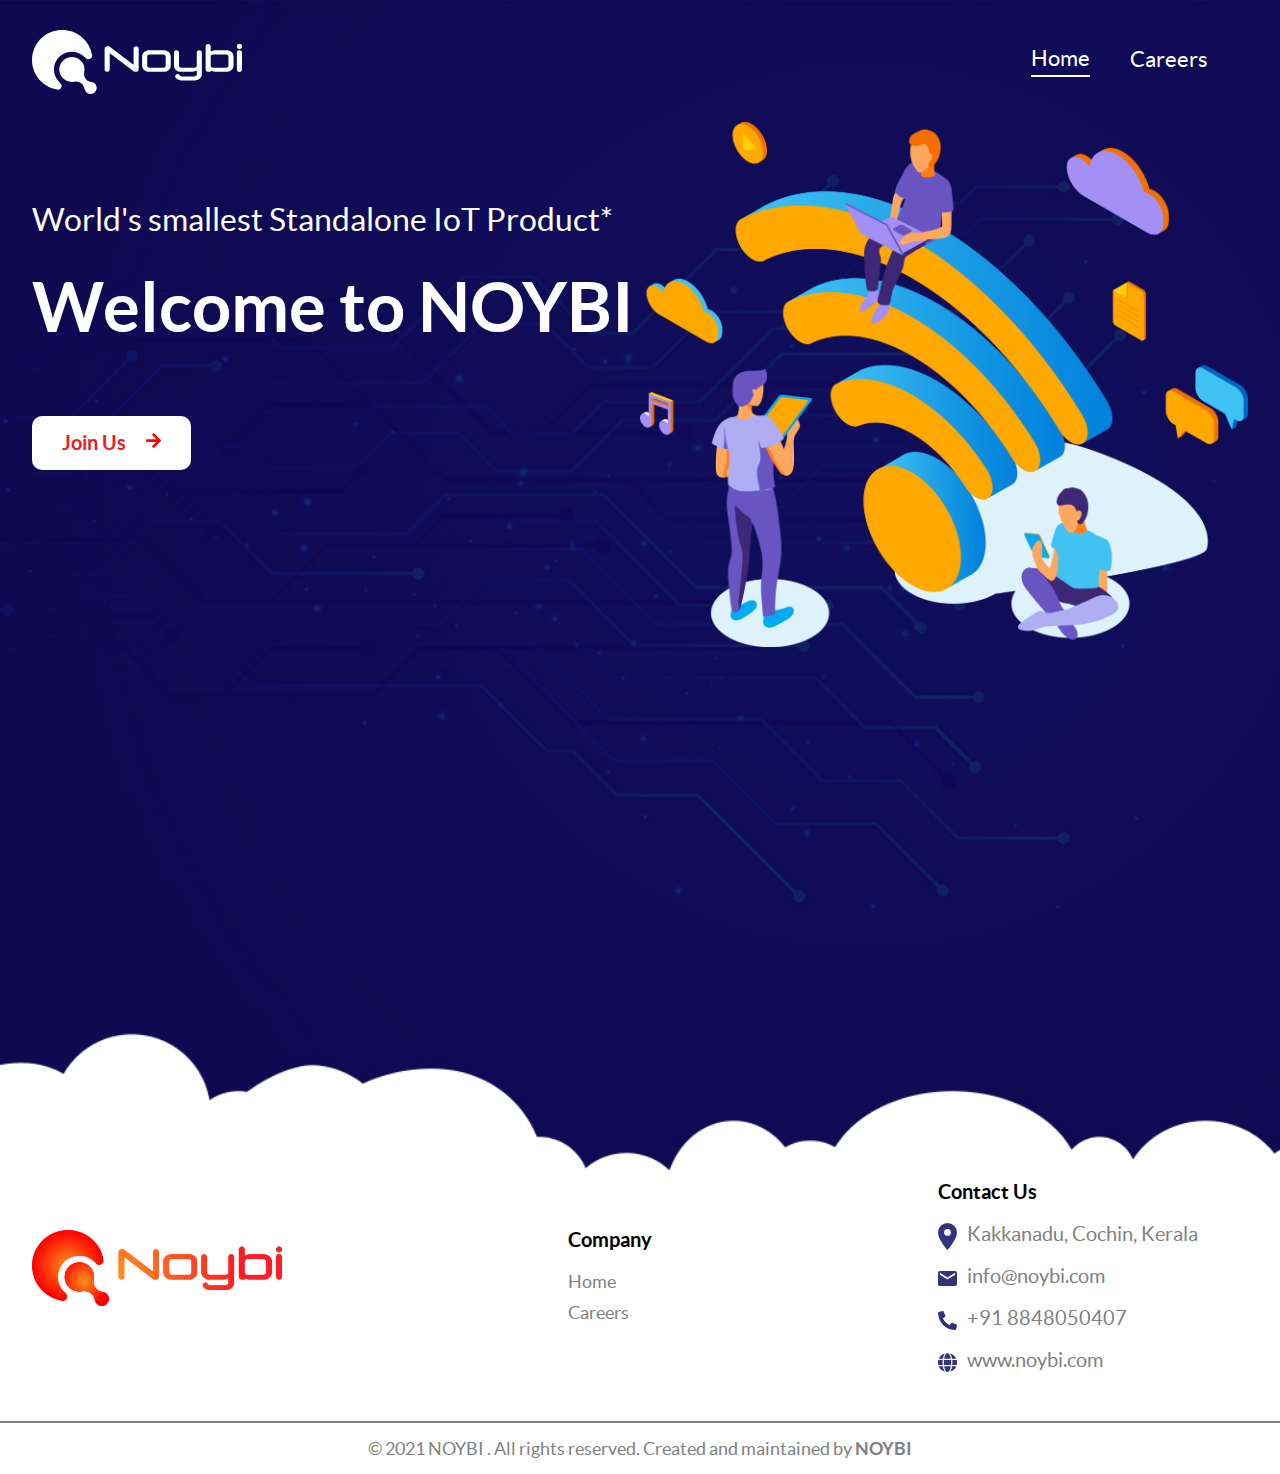
==== commit 521e0e0d: "Update index.html" ====
--- a/index.html
+++ b/index.html
@@ -158,161 +158,3 @@
 	</body>
 
 </html>
-<!DOCTYPE html>
-<html lang="en">
-
-	<head>
-		<meta charset="utf-8" />
-		<title>Noybi | Home</title>
-		<link rel="icon" href="" type="image/gif" sizes="16x16">
-		<link rel="stylesheet" href="css/style.css" type="text/css" />
-		<link rel="stylesheet" href="css/slick.css" type="text/css" />
-		<link rel="stylesheet" href="css/material-design-iconic-font.css" type="text/css" />
-		<meta name="viewport" content="width=device-width" initial-scale="1.0" />
-		<meta name="description" content="Noybi is an IoT and AI based Products and Services offering Company from India." />
-		<meta property="og:image" content="https://images.pickapic.live/get/49671748-9a0d-79a7-9bf6-c18ac60c6a4c-1623691478.png" />
-		<script src="js/jquery.min.js" type="text/javascript"></script>
-		<script src="js/slick.min.js" type="text/javascript"></script>
-		<script src="js/slick.js" type="text/javascript"></script>
-		<script src="js/lity.min.js"></script>
-		<script src="js/script.js" type="text/javascript"></script>
-		<link rel="apple-touch-icon" sizes="180x180" href="./favicon_io">
-		<link rel="icon" type="image/png" sizes="32x32" href="./favicon_io/favicon-32x32.png">
-		<link rel="icon" type="image/png" sizes="16x16" href="./favicon_io/favicon-16x16.png">
-		<link rel="manifest" href="./favicon_io/site.webmanifest">
-		<link rel="manifest" href="./favicon_iofonts/favicon//manifest.json" />
-		<meta name="msapplication-TileColor" content="#ffffff" />
-		<meta name="msapplication-TileImage" content="/ms-icon-144x144.png" />
-		<meta name="theme-color" content="#ffffff" />
-	</head>
-
-	<body>
-		<section id="spotlight">
-			<section class="header">
-				<div class="wrapper">
-					<div class="content">
-						<div class="left">
-							<h1><a href="#"><img src="images/noibi-headlogo.svg" alt="Logo" /></a></h1>
-							
-						</div>
-						<span class="menu-icon">
-							<small class="zmdi zmdi-menu"></small>
-						</span>
-						<span class="close">
-							<small class="zmdi zmdi-close"></small>
-						</span>
-						<div class="right main-nav">
-							<ul class="">
-								<li>
-									<a href="index.html">Home</a>
-								</li>
-								<li>
-									<a href="careers.html">Careers</a>
-								</li>
-								
-							</ul>
-
-						</div>
-						<div class="main-menu">
-							<ul>
-								<li>
-									<a href="index.html">Home</a>
-								</li>
-								<li>
-									<a href="careers.html">Careers</a>
-								</li>
-								
-							</ul>
-						</div>
-					</div>
-				</div>
-			</section>
-			<section class="homespot">
-				<div class="wrapper">
-					<div class="left">
-						<h2>World's smallest Standalone IoT Product*</h2>
-						<h1>Welcome to NOYBI</h1>
-						<a href="careers.html">
-							<div class="button">
-								<span>Join Us</span>
-								<div class="arrow">
-									<svg aria-hidden="true" focusable="false" data-prefix="fas" data-icon="arrow-right"
-										class="svg-inline--fa fa-arrow-right fa-w-14" role="img"
-										xmlns="http://www.w3.org/2000/svg" viewBox="0 0 448 512">
-										<path fill="currentColor"
-											d="M190.5 66.9l22.2-22.2c9.4-9.4 24.6-9.4 33.9 0L441 239c9.4 9.4 9.4 24.6 0 33.9L246.6 467.3c-9.4 9.4-24.6 9.4-33.9 0l-22.2-22.2c-9.5-9.5-9.3-25 .4-34.3L311.4 296H24c-13.3 0-24-10.7-24-24v-32c0-13.3 10.7-24 24-24h287.4L190.9 101.2c-9.8-9.3-10-24.8-.4-34.3z">
-										</path>
-									</svg>
-								</div>
-							</div>
-						</a>
-					</div>
-					<div class="right">
-						<img src="./images/12345678.png" alt="Image" />
-					</div>
-				</div>
-			</section>
-		</section><!-- (spotlight) -->
-		
-		
-		<section id="footer">
-			<div class="wrapper">
-				<div class="content">
-					<div class="social">
-						<div class="footlogo">
-							<img src="images/noibi-red.png" alt="logo" />
-						</div>
-					</div>
-					<div class="company">
-						<h4>Company</h4>
-						<ul>
-							<li>
-								<h5> <a href="index.html">Home</a> </h5>
-							</li>
-							<li>
-								<h5> <a href="careers.html">Careers</a> </h5>
-							</li>
-							
-						</ul>
-					</div>
-					
-					<div class="contact">
-						<h4>Contact Us</h4>
-						<ul>
-							<li>
-								<img src="images/location.svg" alt="location" />
-								<a href="#">
-									<h5>Kakkanadu, Cochin, Kerala </h5>
-								</a>
-							</li>
-							<li>
-								<img src="images/mail.svg" alt="mail" />
-								<a href="mailto:info@noybi.com">
-									<h5>info@noybi.com</h5>
-								</a>
-							</li>
-							<li>
-								<img src="images/phone.svg" alt="phone" />
-								<a href="tel:8848050407">
-									<h5>+91 8848050407</h5>
-								</a>
-							</li>
-							<li>
-								<img src="images/web.svg" alt="web" />
-								<a href="https://www.noybi.com">
-									<h5>www.noybi.com</h5>
-								</a>
-							</li>
-						</ul>
-					</div>
-				</div>
-			</div>
-			<div class="credit">
-				<h4>© 2021 NOYBI . All rights reserved. Created and maintained by <span> <a target="blank"
-							href="https://www.noybi.com">NOYBI</a></span></h4>
-			</div>
-		</section><!-- (footer) -->
-		
-	</body>
-
-</html>
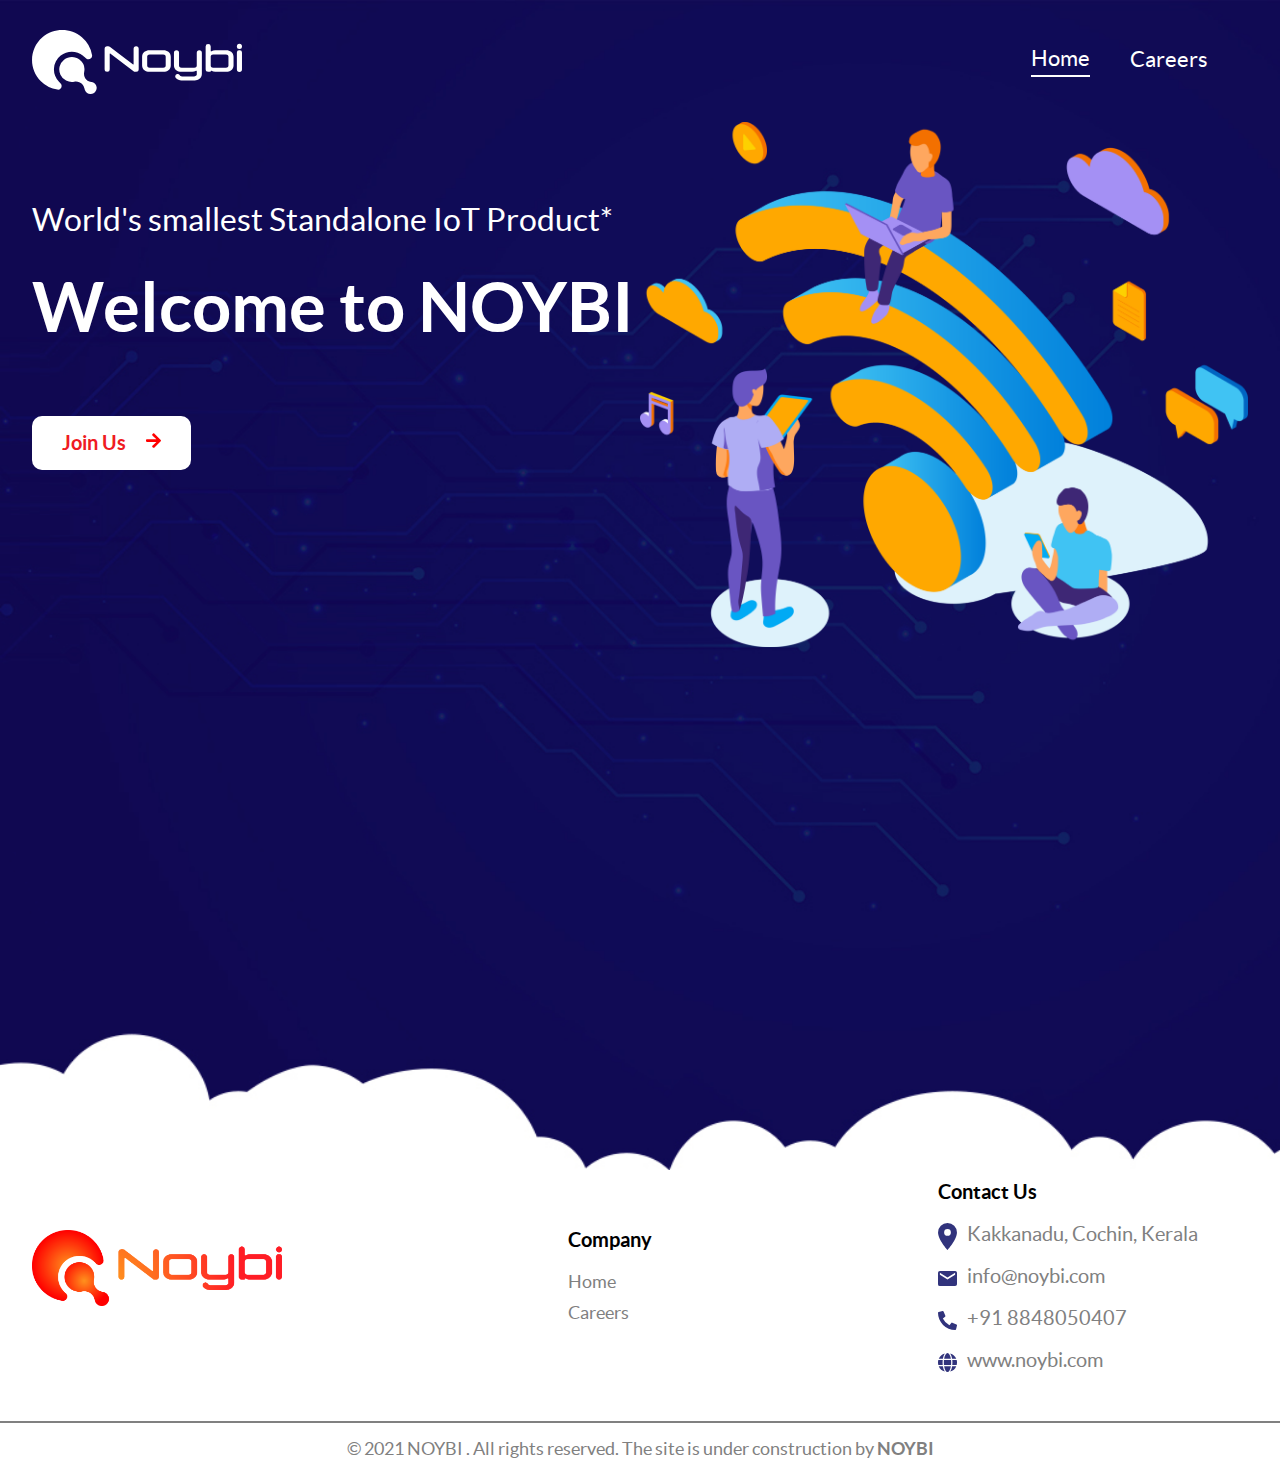
==== commit 9fe42948: "Update index.html" ====
--- a/index.html
+++ b/index.html
@@ -150,7 +150,7 @@
 				</div>
 			</div>
 			<div class="credit">
-				<h4>© 2021 NOYBI . All rights reserved. Created and maintained by <span> <a target="blank"
+				<h4>© 2021 NOYBI . All rights reserved. The site is under construction by <span> <a target="blank"
 							href="https://www.noybi.com">NOYBI</a></span></h4>
 			</div>
 		</section><!-- (footer) -->
